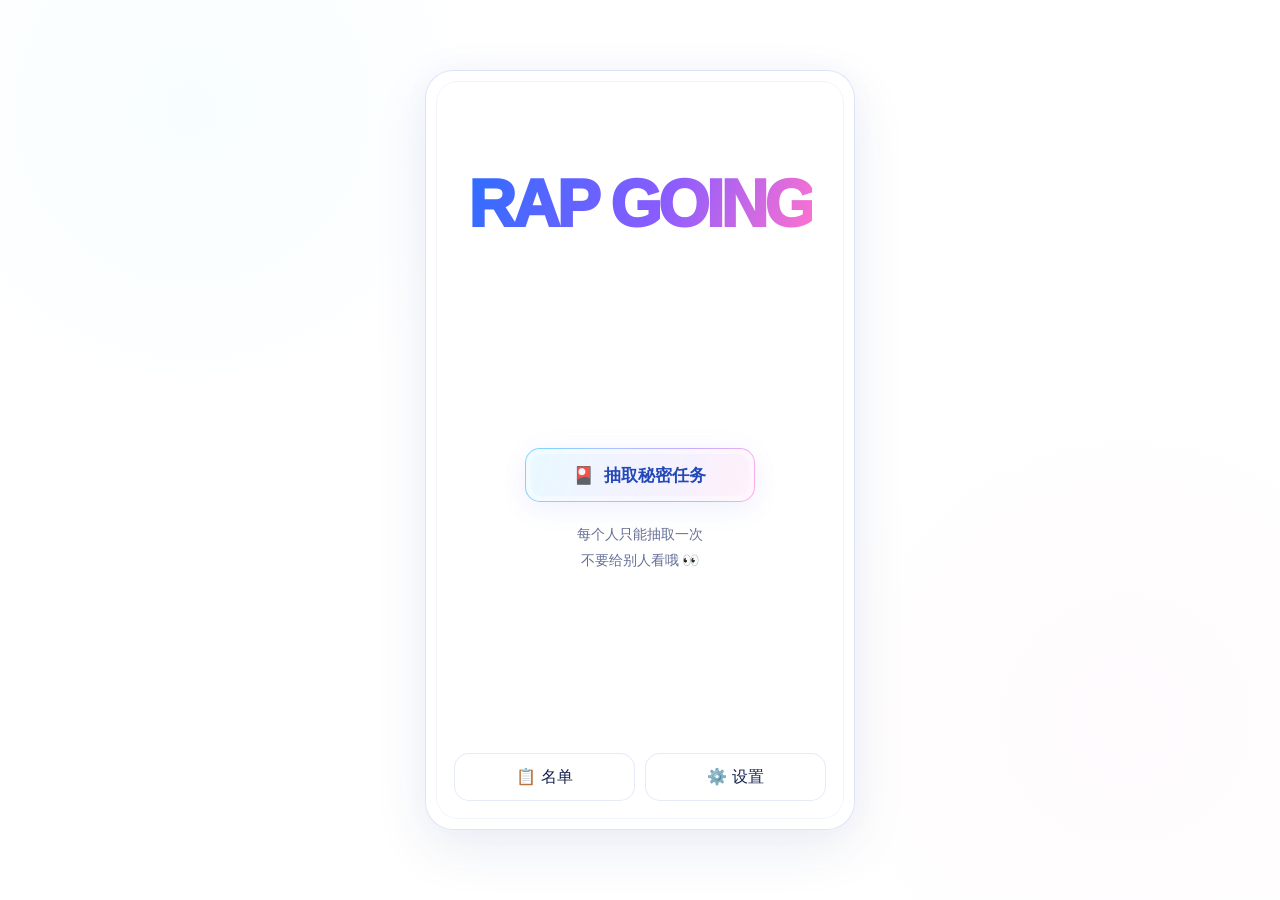
==== index.html @ fe6ab115 "Add secret mission game" ====
<!doctype html>
<html lang="zh-CN">
<head>
  <meta charset="utf-8" />
  <meta name="viewport" content="width=device-width, initial-scale=1, viewport-fit=cover" />
  <meta name="theme-color" content="#ffffff" />
  <title>RAP GOING 秘密任务</title>
  <link rel="stylesheet" href="styles.css" />
</head>
<body>
  <div class="ambient ambient-a"></div>
  <div class="ambient ambient-b"></div>

  <main id="app" class="app-shell">
    <!-- 首页 -->
    <section id="view-home" class="view is-active">
      <div class="phone-panel home-panel">
        <header class="home-header">
          <div class="brand-wrap">
            <img class="brand-logo" src="assets/rap-going-logo.png" alt="RAP GOING"
                 onerror="this.hidden=true;this.nextElementSibling.hidden=false;" />
            <div class="brand-fallback" hidden>RAP GOING</div>
          </div>
        </header>

        <div class="home-main">
          <button id="btn-enter-draw" class="primary-action glow-button" type="button">
            <span aria-hidden="true">🎴</span>
            <span>抽取秘密任务</span>
          </button>
          <p class="helper-text">每个人只能抽取一次<br />不要给别人看哦 👀</p>
        </div>

        <nav class="home-tools" aria-label="管理工具">
          <button class="tool-link" data-nav="list" type="button"><span>📋</span> 名单</button>
          <button class="tool-link" data-nav="settings" type="button"><span>⚙️</span> 设置</button>
        </nav>
      </div>
    </section>

    <!-- 抽签 -->
    <section id="view-draw" class="view">
      <div class="phone-panel draw-panel">
        <button class="icon-button top-left" data-nav="home" type="button" aria-label="返回首页">←</button>
        <div class="draw-heading">任务抽取中</div>

        <div class="card-stack-bg" aria-hidden="true">
          <div></div><div></div><div></div>
        </div>

        <div id="draw-stage-name" class="draw-stage is-active">
          <div class="name-dialog soft-card">
            <button id="btn-close-name" class="dialog-close" type="button" aria-label="关闭">×</button>
            <h2>输入你的名字</h2>
            <input id="name-input" class="text-input" type="text" maxlength="24"
                   placeholder="请输入名字 / 昵称" autocomplete="off" />
            <button id="btn-start-draw" class="glow-button dialog-action" type="button">开始抽任务</button>
            <p id="name-error" class="error-text" role="alert"></p>
          </div>
        </div>

        <div id="draw-stage-preview" class="draw-stage">
          <div class="preview-orb">
            <div id="preview-emoji" class="preview-emoji" aria-live="polite">🥣</div>
          </div>
          <h2 class="preview-question">要这张任务吗？</h2>
          <div class="preview-actions">
            <button id="btn-swap" class="secondary-action" type="button">换一张（3/3）</button>
            <button id="btn-accept" class="glow-button compact" type="button">要这张</button>
          </div>
          <p class="swap-note">最多可换 3 次</p>
        </div>

        <div id="draw-stage-reveal" class="draw-stage">
          <div id="flip-card" class="flip-card is-flipped">
            <div class="flip-card-inner">
              <div class="flip-card-front">
                <span id="reveal-emoji-front" class="reveal-emoji">🥣</span>
              </div>
              <div class="flip-card-back">
                <span id="reveal-emoji" class="reveal-emoji small">🥣</span>
                <h2 id="reveal-title">妈妈</h2>
                <p id="reveal-content"></p>
              </div>
            </div>
          </div>
          <button id="btn-generate-card" class="glow-button wide" type="button">生成任务卡</button>
        </div>
      </div>
    </section>

    <!-- 任务卡 -->
    <section id="view-card" class="view">
      <div class="phone-panel task-card-screen">
        <div id="capture-card" class="capture-card">
          <div class="task-brand-wrap">
            <img class="task-logo" src="assets/rap-going-logo.png" alt="RAP GOING"
                 onerror="this.hidden=true;this.nextElementSibling.hidden=false;" />
            <div class="task-brand-fallback" hidden>RAP GOING</div>
          </div>
          <div class="secret-label">秘密任务</div>
          <div id="card-emoji" class="card-emoji">🥣</div>
          <h1 id="card-title">妈妈</h1>
          <p id="card-content"></p>
          <div class="card-divider"></div>
          <div id="card-name" class="card-name">NAME</div>
        </div>
        <p class="screenshot-tip">📸 截图保存这张任务卡</p>
        <button class="secondary-action full" data-nav="home" type="button">返回首页</button>
      </div>
    </section>

    <!-- 名单 -->
    <section id="view-list" class="view admin-view">
      <div class="admin-panel">
        <header class="admin-header">
          <button class="icon-button" data-nav="home" type="button" aria-label="返回首页">←</button>
          <div>
            <h1>名单</h1>
            <p id="list-summary" class="muted"></p>
          </div>
          <button id="btn-reset-records-shortcut" class="text-button danger-lite" type="button">清空</button>
        </header>

        <div class="segmented" role="tablist" aria-label="名单排序">
          <button id="tab-draw-order" class="segment is-active" type="button" role="tab">抽卡顺序</button>
          <button id="tab-complete-order" class="segment" type="button" role="tab">完成顺序</button>
        </div>

        <div id="list-empty" class="empty-state is-hidden">还没有人抽卡 🎴</div>
        <div id="records-list" class="record-list"></div>
      </div>
    </section>

    <!-- 设置 -->
    <section id="view-settings" class="view admin-view">
      <div class="admin-panel wide-admin">
        <header class="admin-header">
          <button class="icon-button" data-nav="home" type="button" aria-label="返回首页">←</button>
          <div>
            <h1>设置</h1>
            <p class="muted">本机保存，不进行多设备同步</p>
          </div>
        </header>

        <div class="settings-grid">
          <section class="settings-card">
            <div class="settings-card-title-row">
              <h2>任务管理</h2>
              <button id="btn-add-task" class="secondary-action small" type="button">＋ 添加任务</button>
            </div>
            <div id="task-list" class="task-list"></div>
          </section>

          <section class="settings-card data-card">
            <h2>数据</h2>
            <button id="btn-reset-all" class="secondary-action full danger" type="button">重置</button>
          </section>
        </div>
      </div>
    </section>
  </main>

  <!-- 编辑任务弹窗 -->
  <div id="task-modal" class="modal-layer is-hidden" role="dialog" aria-modal="true" aria-labelledby="task-modal-title">
    <div class="modal-card">
      <button id="btn-close-task-modal" class="dialog-close" type="button" aria-label="关闭">×</button>
      <h2 id="task-modal-title">编辑任务</h2>
      <label class="field-label">任务名称</label>
      <input id="task-name-input" class="text-input" type="text" maxlength="30" />
      <label class="field-label">任务内容</label>
      <textarea id="task-content-input" class="text-area" rows="6" maxlength="500"></textarea>
      <label class="field-label">抽取预览图标</label>
      <input id="task-emoji-input" class="text-input emoji-input" type="text" maxlength="8" placeholder="例如：🥣" />
      <button id="btn-save-task" class="glow-button dialog-action" type="button">保存</button>
    </div>
  </div>

  <!-- 确认弹窗 -->
  <div id="confirm-modal" class="modal-layer is-hidden" role="dialog" aria-modal="true">
    <div class="modal-card confirm-card">
      <h2 id="confirm-title">确认操作？</h2>
      <p id="confirm-message" class="muted"></p>
      <div class="confirm-actions">
        <button id="btn-confirm-cancel" class="secondary-action" type="button">取消</button>
        <button id="btn-confirm-ok" class="secondary-action danger" type="button">确认</button>
      </div>
    </div>
  </div>

  <script src="app.js"></script>
</body>
</html>
---- styles.css ----
:root {
  --ink: #17214f;
  --ink-soft: #667096;
  --line: rgba(53, 88, 210, 0.16);
  --cyan: #29c7ff;
  --blue: #2d6dff;
  --violet: #8a5cff;
  --pink: #ff72cf;
  --danger: #e95272;
  --success: #36aa72;
  --surface: rgba(255, 255, 255, 0.92);
  --shadow: 0 18px 55px rgba(37, 58, 126, 0.09);
  --radius-xl: 28px;
}

* { box-sizing: border-box; }
html { min-height: 100%; background: #fff; }
body {
  margin: 0;
  min-height: 100vh;
  color: var(--ink);
  background:
    radial-gradient(circle at 15% 12%, rgba(41,199,255,.035), transparent 24%),
    radial-gradient(circle at 88% 80%, rgba(255,114,207,.028), transparent 25%),
    #fff;
  font-family: Inter, ui-sans-serif, -apple-system, BlinkMacSystemFont, "Segoe UI",
    "PingFang SC", "Hiragino Sans GB", "Microsoft YaHei", Arial, sans-serif;
  -webkit-font-smoothing: antialiased;
}

button, input, textarea { font: inherit; color: inherit; }
button { cursor: pointer; }
button:disabled { cursor: not-allowed; }

.ambient {
  position: fixed; pointer-events: none; z-index: -1; border-radius: 999px;
  filter: blur(80px); opacity: .13;
}
.ambient-a { width: 280px; height: 280px; left: -140px; top: 18%; background: rgba(41,199,255,.24); }
.ambient-b { width: 320px; height: 320px; right: -160px; bottom: 4%; background: rgba(255,114,207,.18); }

.app-shell { min-height: 100vh; }
.view { display: none; min-height: 100vh; padding: 20px; }
.view.is-active { display: flex; align-items: center; justify-content: center; }

.phone-panel {
  position: relative;
  width: min(100%, 430px);
  min-height: min(760px, calc(100vh - 40px));
  border: 1px solid var(--line);
  border-radius: var(--radius-xl);
  background: rgba(255,255,255,.95);
  box-shadow: var(--shadow), 0 0 24px rgba(80,120,255,.04);
  overflow: hidden;
}
.phone-panel::before {
  content: "";
  position: absolute; inset: 10px; pointer-events: none;
  border-radius: 22px; border: 1px solid rgba(63,95,224,.07);
}

.home-panel { display: flex; flex-direction: column; padding: 44px 28px 28px; }
.home-header { display: flex; justify-content: center; padding-top: 24px; }
.brand-wrap { min-height: 130px; display: flex; align-items: center; justify-content: center; width: 100%; }
.brand-logo { width: min(320px, 88%); max-height: 180px; object-fit: contain; filter: none; }
.brand-fallback, .task-brand-fallback {
  font-weight: 950; letter-spacing: -.055em;
  background: linear-gradient(110deg, #2d6dff, #8a5cff 56%, #ff72cf);
  -webkit-background-clip: text; background-clip: text; color: transparent;
}
.brand-fallback { font-size: clamp(42px, 12vw, 66px); }
.task-brand-fallback { font-size: 28px; }

.home-main {
  flex: 1; display: flex; flex-direction: column; align-items: center;
  justify-content: center; gap: 20px;
}
.helper-text { margin: 0; color: var(--ink-soft); text-align: center; line-height: 1.85; font-size: 14px; }
.home-tools { display: grid; grid-template-columns: 1fr 1fr; gap: 10px; z-index: 1; }

.tool-link {
  min-height: 48px; border: 1px solid rgba(66,94,200,.13);
  background: rgba(255,255,255,.68); border-radius: 15px;
  transition: transform .18s ease, border-color .18s ease, box-shadow .18s ease;
}
.tool-link:hover { transform: translateY(-1px); border-color: rgba(66,94,200,.26); box-shadow: 0 8px 20px rgba(60,72,140,.06); }

.glow-button, .secondary-action, .text-button, .icon-button, .segment {
  appearance: none; outline: none;
}
.glow-button {
  position: relative; min-height: 54px; padding: 0 24px; border-radius: 15px;
  border: 1px solid transparent;
  background:
    linear-gradient(rgba(255,255,255,.90), rgba(255,255,255,.90)) padding-box,
    linear-gradient(110deg, rgba(41,199,255,.66), rgba(45,109,255,.42), rgba(138,92,255,.50), rgba(255,114,207,.58)) border-box;
  color: #2348b8; font-weight: 750; letter-spacing: .01em;
  box-shadow: 0 8px 28px rgba(45,109,255,.07), 0 0 28px rgba(255,114,207,.045);
  transition: transform .16s ease, box-shadow .16s ease;
}
.glow-button::after {
  content: ""; position: absolute; inset: 5px; border-radius: 11px; pointer-events: none;
  background: linear-gradient(110deg, rgba(41,199,255,.045), rgba(138,92,255,.038), rgba(255,114,207,.045));
}
.glow-button > * { position: relative; z-index: 1; }
.glow-button:hover { transform: translateY(-1px); box-shadow: 0 10px 34px rgba(45,109,255,.11), 0 0 30px rgba(255,114,207,.06); }
.glow-button:active { transform: scale(.99); }
.primary-action { min-width: 230px; font-size: 17px; display: inline-flex; align-items: center; justify-content: center; gap: 9px; }
.compact { min-height: 48px; }
.wide { width: 100%; max-width: 330px; }
.dialog-action { width: 100%; margin-top: 14px; }

.secondary-action {
  min-height: 46px; padding: 0 18px; border-radius: 13px;
  border: 1px solid rgba(62,93,215,.17);
  background: rgba(255,255,255,.72);
  color: #2b4bb3; font-weight: 650;
  box-shadow: 0 6px 18px rgba(45,70,150,.045);
  transition: all .16s ease;
}
.secondary-action:hover { border-color: rgba(62,93,215,.29); background: rgba(250,252,255,.96); transform: translateY(-1px); }
.secondary-action:disabled { opacity: .42; transform: none; }
.secondary-action.full { width: 100%; }
.secondary-action.small { min-height: 38px; padding: 0 14px; font-size: 13px; }
.secondary-action.danger { color: #c83f5c; border-color: rgba(255,94,122,.20); }

.icon-button {
  width: 40px; height: 40px; border-radius: 12px;
  background: rgba(255,255,255,.78); border: 1px solid rgba(56,87,199,.12);
  display: inline-grid; place-items: center; font-size: 20px;
}
.top-left { position: absolute; left: 22px; top: 22px; z-index: 4; }
.text-button { border: 0; background: transparent; color: var(--ink-soft); padding: 8px; }
.danger-lite { color: #d14b68; }

/* 抽任务 */
.draw-panel { padding: 26px; display: flex; flex-direction: column; justify-content: center; align-items: center; }
.draw-heading {
  position: absolute; top: 31px; left: 0; right: 0;
  text-align: center; font-size: 13px; letter-spacing: .12em; color: #7680a8;
}
.card-stack-bg { position: absolute; inset: 0; pointer-events: none; opacity: .42; }
.card-stack-bg div {
  position: absolute; width: 190px; height: 260px; left: 50%; top: 52%;
  border: 1px solid rgba(68,100,224,.08); border-radius: 24px;
  background: linear-gradient(150deg, rgba(41,199,255,.016), rgba(255,114,207,.018));
}
.card-stack-bg div:nth-child(1){ transform: translate(-50%,-50%) rotate(-8deg); }
.card-stack-bg div:nth-child(2){ transform: translate(-50%,-50%) rotate(-3deg); }
.card-stack-bg div:nth-child(3){ transform: translate(-50%,-50%) rotate(3deg); }

.draw-stage { display: none; position: relative; z-index: 2; width: 100%; }
.draw-stage.is-active { display: flex; flex-direction: column; align-items: center; }
.name-dialog {
  width: min(100%, 340px); padding: 28px 22px 22px; margin-top: 42px; text-align: center;
}
.soft-card, .modal-card {
  position: relative; border-radius: 20px;
  border: 1px solid rgba(65,95,214,.16);
  background: rgba(255,255,255,.89);
  backdrop-filter: blur(12px);
  box-shadow: 0 18px 55px rgba(37,58,126,.08), 0 0 30px rgba(138,92,255,.045);
}
.soft-card h2, .modal-card h2 { margin: 0 0 18px; font-size: 19px; }
.dialog-close { position: absolute; right: 12px; top: 10px; border: 0; background: transparent; color: #69739a; font-size: 22px; }

.text-input, .text-area {
  width: 100%; border: 1px solid rgba(59,89,205,.16); border-radius: 13px;
  background: rgba(255,255,255,.94); padding: 13px 14px; outline: none;
  transition: border-color .16s ease, box-shadow .16s ease;
}
.text-input:focus, .text-area:focus { border-color: rgba(45,109,255,.38); box-shadow: 0 0 0 4px rgba(45,109,255,.055); }
.error-text { min-height: 18px; margin: 10px 0 0; color: #d34c69; font-size: 12px; }

.preview-orb {
  width: 178px; height: 178px; border-radius: 50%; display: grid; place-items: center;
  margin-top: 20px; background: rgba(255,255,255,.78);
  border: 1px solid rgba(45,109,255,.13);
  box-shadow: 0 0 0 9px rgba(41,199,255,.025), 0 0 34px rgba(138,92,255,.07);
}
.preview-emoji { font-size: 86px; line-height: 1; animation: floatEmoji 2.2s ease-in-out infinite; }
.emoji-pop { animation: emojiPop .30s ease, floatEmoji 2.2s ease-in-out .30s infinite; }
@keyframes floatEmoji { 50% { transform: translateY(-6px) scale(1.02); } }
@keyframes emojiPop { 0% { transform: scale(.80); opacity: .2; } 100% { transform: scale(1); opacity: 1; } }

.preview-question { margin: 42px 0 22px; font-size: 21px; }
.preview-actions { display: flex; gap: 12px; align-items: center; justify-content: center; flex-wrap: wrap; }
.swap-note { margin: 18px 0 0; color: #7b84a8; font-size: 12px; }

.flip-card { width: min(100%, 330px); height: 430px; perspective: 1200px; margin: 20px 0 24px; }
.flip-card-inner { position: relative; width: 100%; height: 100%; transform-style: preserve-3d; transition: transform .65s cubic-bezier(.2,.72,.15,1); }
.flip-card.is-flipped .flip-card-inner { transform: rotateY(180deg); }
.flip-card-front, .flip-card-back {
  position: absolute; inset: 0; backface-visibility: hidden; border-radius: 25px;
  border: 1px solid rgba(55,88,212,.18); background: rgba(255,255,255,.94);
  box-shadow: 0 16px 44px rgba(48,67,142,.07), 0 0 30px rgba(138,92,255,.045);
  display: flex; flex-direction: column; align-items: center; justify-content: center; padding: 28px;
}
.flip-card-front::before, .flip-card-back::before, .capture-card::before {
  content: ""; position: absolute; inset: 8px; border-radius: 19px; pointer-events: none;
  border: 1px solid rgba(45,109,255,.07);
}
.flip-card-back { transform: rotateY(180deg); }
.reveal-emoji { font-size: 84px; line-height: 1; }
.reveal-emoji.small { font-size: 58px; margin-bottom: 22px; }
.flip-card-back h2 { margin: 0 0 18px; font-size: 28px; color: #474bb4; }
.flip-card-back p { margin: 0; font-size: 15px; line-height: 1.85; color: #29335e; text-align: center; white-space: pre-wrap; }

/* 任务卡 */
.task-card-screen { padding: 24px; display: flex; flex-direction: column; align-items: center; justify-content: center; gap: 15px; }
.capture-card {
  position: relative; width: min(100%, 350px); min-height: 540px;
  border: 1px solid rgba(52,86,214,.18); border-radius: 28px; background: #fff;
  box-shadow: 0 16px 44px rgba(48,67,142,.07), 0 0 32px rgba(255,114,207,.045);
  padding: 34px 34px; display: flex; flex-direction: column; align-items: center; overflow: hidden;
}
.task-brand-wrap { min-height: 66px; width: 100%; display: flex; align-items: center; justify-content: center; }
.task-logo { width: 180px; max-height: 90px; object-fit: contain; margin-bottom: 6px; filter:none; }
.secret-label { font-size: 13px; letter-spacing: .16em; color: #4b5789; margin: 4px 0 24px; }
.card-emoji { font-size: 52px; margin-bottom: 14px; }
.capture-card h1 { margin: 0 0 24px; font-size: 36px; color: #4d4bc3; }
.capture-card p { margin: 0; width: 100%; font-size: 16px; line-height: 1.9; white-space: pre-wrap; color: #26315d; }
.card-divider { width: 100%; height: 1px; background: rgba(60,90,200,.11); margin: auto 0 24px; }
.card-name { font-size: 25px; font-weight: 800; color: #2355c9; }
.screenshot-tip { margin: 0; color: #717aa0; font-size: 13px; }

/* 后台 */
.admin-view { align-items: flex-start !important; padding-top: 34px; padding-bottom: 34px; }
.admin-panel {
  position: relative; width: min(100%, 900px);
  border: 1px solid var(--line); border-radius: 26px; background: rgba(255,255,255,.96);
  box-shadow: var(--shadow); padding: 24px;
}
.wide-admin { width: min(100%, 1060px); }
.admin-header {
  position: relative; z-index:1; display: grid; grid-template-columns: 44px 1fr auto;
  gap: 14px; align-items: center; margin-bottom: 20px;
}
.admin-header h1 { margin: 0; font-size: 24px; }
.muted { margin: 4px 0 0; color: #7a83a8; font-size: 13px; line-height: 1.7; }

.segmented {
  display: grid; grid-template-columns: 1fr 1fr; gap: 6px; padding: 5px;
  border: 1px solid rgba(60,90,205,.10); border-radius: 14px;
  background: rgba(248,250,255,.72); margin-bottom: 18px;
}
.segment { min-height: 42px; border: 0; border-radius: 10px; background: transparent; color: #667096; font-weight: 650; }
.segment.is-active {
  background: rgba(255,255,255,.92); color: #234cb8;
  border: 1px solid rgba(55,88,211,.13); box-shadow: 0 4px 18px rgba(50,70,145,.05);
}

.record-list { display: grid; gap: 10px; }
.record-row {
  display: grid; grid-template-columns: 70px minmax(80px,1fr) minmax(120px,1.4fr) minmax(96px,auto);
  gap: 12px; align-items: center; min-height: 58px;
  border: 1px solid rgba(55,86,201,.10); border-radius: 14px;
  background: rgba(255,255,255,.78); padding: 10px 12px;
}
.record-row.head { min-height: 36px; border: 0; background: transparent; color: #8a91ad; font-size: 12px; }
.record-order { font-weight: 750; color: #526098; }
.medal { margin-right: 5px; }
.record-name { font-weight: 750; }
.record-task { color: #626c95; }
.status-btn {
  justify-self: end; min-height: 34px; border-radius: 999px; padding: 0 12px;
  border: 1px solid rgba(60,90,205,.15); background: rgba(255,255,255,.80); color: #586795;
}
.status-btn.is-complete { color: #25865d; border-color: rgba(54,170,114,.20); background: rgba(54,170,114,.055); }
.empty-state { text-align: center; color: #9299b3; padding: 50px 10px; }
.is-hidden { display: none !important; }

.settings-grid { display: grid; grid-template-columns: minmax(0, 1.75fr) minmax(220px,.75fr); gap: 16px; }
.settings-card {
  border: 1px solid rgba(55,86,201,.11); border-radius: 18px;
  background: rgba(255,255,255,.72); padding: 18px;
}
.settings-card h2 { margin: 0; font-size: 17px; }
.settings-card-title-row { display: flex; gap: 12px; align-items: center; justify-content: space-between; margin-bottom: 16px; }
.data-card { align-self: start; display: grid; gap: 14px; }

.task-list { display: grid; gap: 9px; }
.task-row {
  display: grid; grid-template-columns: 34px 120px minmax(180px,1fr) 46px 66px;
  gap: 10px; align-items: center; min-height: 54px;
  border-top: 1px solid rgba(53,84,190,.075); padding-top: 9px;
}
.task-row:first-child { border-top: 0; padding-top: 0; }
.task-index { color: #9299b3; font-size: 12px; }
.task-name { font-weight: 750; }
.task-content-preview {
  min-width: 0; color: #6b759b; font-size: 13px; white-space: nowrap; overflow: hidden; text-overflow: ellipsis;
}
.toggle {
  position: relative; width: 42px; height: 24px; border: 1px solid rgba(63,88,190,.15);
  border-radius: 999px; background: rgba(120,130,170,.12);
}
.toggle::after {
  content: ""; position: absolute; width: 18px; height: 18px; left: 2px; top: 2px;
  border-radius: 50%; background: #fff; box-shadow: 0 2px 7px rgba(40,50,100,.16); transition: left .16s ease;
}
.toggle.is-on { background: rgba(45,109,255,.16); border-color: rgba(45,109,255,.22); }
.toggle.is-on::after { left: 20px; }
.row-actions { display: flex; justify-content: flex-end; gap: 6px; }
.mini-btn {
  width: 28px; height: 28px; border-radius: 9px; border: 1px solid rgba(60,90,205,.12);
  background: rgba(255,255,255,.78); color: #66709a;
}
.mini-btn.delete { color: #d55770; }

.modal-layer {
  position: fixed; inset: 0; z-index: 20; display: grid; place-items: center;
  padding: 20px; background: rgba(25,32,60,.16); backdrop-filter: blur(8px);
}
.modal-card { width: min(100%, 420px); padding: 26px 22px 22px; }
.field-label { display: block; margin: 14px 0 7px; color: #667096; font-size: 12px; font-weight: 700; }
.text-area { resize: vertical; min-height: 120px; }
.emoji-input { font-size: 20px; }
.confirm-card { text-align: center; }
.confirm-card .muted { margin: 0; }
.confirm-actions { display: grid; grid-template-columns: 1fr 1fr; gap: 10px; margin-top: 20px; }

@media (max-width: 720px) {
  .view { padding: 0; }
  .phone-panel {
    width: 100%; min-height: 100dvh; border-radius: 0; border-left: 0; border-right: 0;
    box-shadow: none;
  }
  .admin-view { padding: 0 !important; }
  .admin-panel { width: 100%; min-height: 100dvh; border-radius: 0; border: 0; padding: 18px 14px; box-shadow: none; }
  .settings-grid { grid-template-columns: 1fr; }
  .record-row { grid-template-columns: 48px minmax(65px,.8fr) minmax(92px,1.1fr) auto; gap: 7px; font-size: 12px; padding: 9px 8px; }
  .status-btn { font-size: 11px; padding: 0 8px; }
  .task-row { grid-template-columns: 26px 82px minmax(90px,1fr) 42px 62px; gap: 6px; }
  .task-name, .task-content-preview { font-size: 12px; }
}

@media (max-width: 390px) {
  .home-panel { padding-left: 22px; padding-right: 22px; }
  .preview-actions { flex-direction: column-reverse; width: 100%; }
  .preview-actions > button { width: min(100%, 260px); }
  .capture-card { min-height: 510px; padding: 32px 26px; }
  .task-row { grid-template-columns: 24px 72px minmax(80px,1fr) 40px 58px; }
}
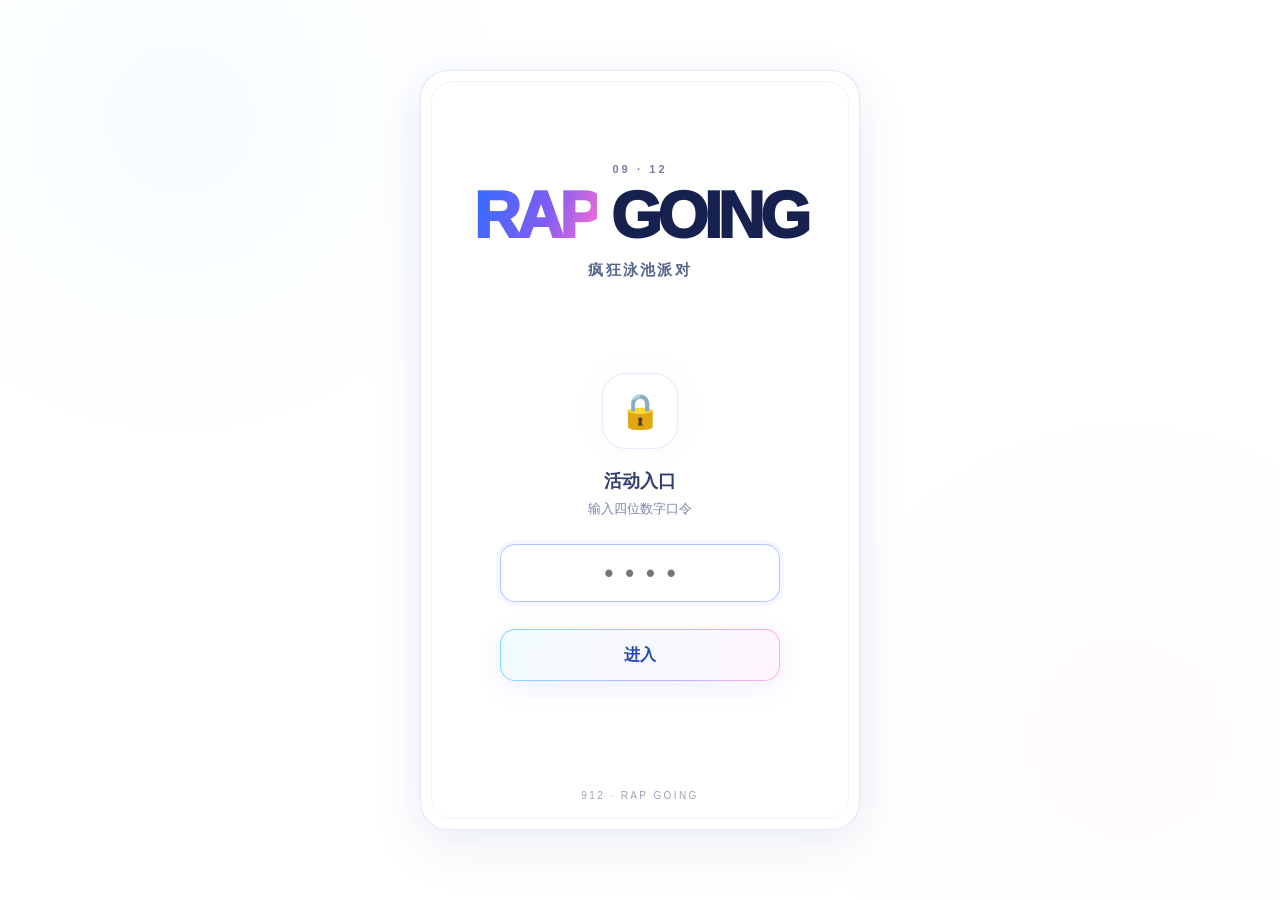
==== commit 08010abe: "V2" ====
--- a/index.html
+++ b/index.html
@@ -4,189 +4,89 @@
   <meta charset="utf-8" />
   <meta name="viewport" content="width=device-width, initial-scale=1, viewport-fit=cover" />
   <meta name="theme-color" content="#ffffff" />
-  <title>RAP GOING 秘密任务</title>
+  <title>912 RAP GOING · 疯狂泳池派对</title>
   <link rel="stylesheet" href="styles.css" />
 </head>
 <body>
   <div class="ambient ambient-a"></div>
   <div class="ambient ambient-b"></div>
 
-  <main id="app" class="app-shell">
-    <!-- 首页 -->
-    <section id="view-home" class="view is-active">
-      <div class="phone-panel home-panel">
-        <header class="home-header">
-          <div class="brand-wrap">
-            <img class="brand-logo" src="assets/rap-going-logo.png" alt="RAP GOING"
-                 onerror="this.hidden=true;this.nextElementSibling.hidden=false;" />
-            <div class="brand-fallback" hidden>RAP GOING</div>
-          </div>
-        </header>
+  <main class="page-shell">
+    <!-- 总入口密码 -->
+    <section id="gate-panel" class="hub-panel gate-panel" aria-labelledby="gate-title">
+      <header class="hub-header">
+        <div class="eyebrow">09 · 12</div>
+        <h1 id="gate-title"><span>RAP</span> GOING</h1>
+        <p>疯狂泳池派对</p>
+      </header>
 
-        <div class="home-main">
-          <button id="btn-enter-draw" class="primary-action glow-button" type="button">
-            <span aria-hidden="true">🎴</span>
-            <span>抽取秘密任务</span>
-          </button>
-          <p class="helper-text">每个人只能抽取一次<br />不要给别人看哦 👀</p>
+      <div class="gate-content">
+        <div class="lock-icon" aria-hidden="true">🔒</div>
+        <div class="gate-copy">
+          <strong>活动入口</strong>
+          <span>输入四位数字口令</span>
         </div>
 
-        <nav class="home-tools" aria-label="管理工具">
-          <button class="tool-link" data-nav="list" type="button"><span>📋</span> 名单</button>
-          <button class="tool-link" data-nav="settings" type="button"><span>⚙️</span> 设置</button>
-        </nav>
+        <form id="gate-form" class="gate-form">
+          <input
+            id="gate-input"
+            class="pin-input"
+            type="password"
+            inputmode="numeric"
+            pattern="[0-9]*"
+            maxlength="4"
+            autocomplete="off"
+            aria-label="四位数字口令"
+            placeholder="••••"
+          />
+          <div id="gate-error" class="error-text" role="alert"></div>
+          <button class="glow-button" type="submit">进入</button>
+        </form>
       </div>
+
+      <footer class="hub-footer">912 · RAP GOING</footer>
     </section>
 
-    <!-- 抽签 -->
-    <section id="view-draw" class="view">
-      <div class="phone-panel draw-panel">
-        <button class="icon-button top-left" data-nav="home" type="button" aria-label="返回首页">←</button>
-        <div class="draw-heading">任务抽取中</div>
+    <!-- 游戏总入口 -->
+    <section id="hub-panel" class="hub-panel is-hidden" aria-labelledby="page-title">
+      <header class="hub-header">
+        <div class="eyebrow">09 · 12</div>
+        <h1 id="page-title"><span>RAP</span> GOING</h1>
+        <p>疯狂泳池派对</p>
+      </header>
 
-        <div class="card-stack-bg" aria-hidden="true">
-          <div></div><div></div><div></div>
-        </div>
+      <div class="game-list" aria-label="活动入口">
+        <a class="game-card" href="secret-task/">
+          <div class="game-icon" aria-hidden="true">🕵️</div>
+          <div class="game-copy">
+            <strong>秘密任务</strong>
+            <span>SECRET MISSION</span>
+          </div>
+          <div class="game-arrow" aria-hidden="true">→</div>
+        </a>
 
-        <div id="draw-stage-name" class="draw-stage is-active">
-          <div class="name-dialog soft-card">
-            <button id="btn-close-name" class="dialog-close" type="button" aria-label="关闭">×</button>
-            <h2>输入你的名字</h2>
-            <input id="name-input" class="text-input" type="text" maxlength="24"
-                   placeholder="请输入名字 / 昵称" autocomplete="off" />
-            <button id="btn-start-draw" class="glow-button dialog-action" type="button">开始抽任务</button>
-            <p id="name-error" class="error-text" role="alert"></p>
+        <a class="game-card" href="childhood/">
+          <div class="game-icon" aria-hidden="true">📷</div>
+          <div class="game-copy">
+            <strong>童年回忆</strong>
+            <span>CHILDHOOD MEMORY</span>
           </div>
-        </div>
+          <div class="game-arrow" aria-hidden="true">→</div>
+        </a>
 
-        <div id="draw-stage-preview" class="draw-stage">
-          <div class="preview-orb">
-            <div id="preview-emoji" class="preview-emoji" aria-live="polite">🥣</div>
+        <a class="game-card" href="invitation/">
+          <div class="game-icon" aria-hidden="true">💌</div>
+          <div class="game-copy">
+            <strong>邀请函</strong>
+            <span>INVITATION</span>
           </div>
-          <h2 class="preview-question">要这张任务吗？</h2>
-          <div class="preview-actions">
-            <button id="btn-swap" class="secondary-action" type="button">换一张（3/3）</button>
-            <button id="btn-accept" class="glow-button compact" type="button">要这张</button>
-          </div>
-          <p class="swap-note">最多可换 3 次</p>
-        </div>
+          <div class="game-arrow" aria-hidden="true">→</div>
+        </a>
+      </div>
 
-        <div id="draw-stage-reveal" class="draw-stage">
-          <div id="flip-card" class="flip-card is-flipped">
-            <div class="flip-card-inner">
-              <div class="flip-card-front">
-                <span id="reveal-emoji-front" class="reveal-emoji">🥣</span>
-              </div>
-              <div class="flip-card-back">
-                <span id="reveal-emoji" class="reveal-emoji small">🥣</span>
-                <h2 id="reveal-title">妈妈</h2>
-                <p id="reveal-content"></p>
-              </div>
-            </div>
-          </div>
-          <button id="btn-generate-card" class="glow-button wide" type="button">生成任务卡</button>
-        </div>
-      </div>
-    </section>
-
-    <!-- 任务卡 -->
-    <section id="view-card" class="view">
-      <div class="phone-panel task-card-screen">
-        <div id="capture-card" class="capture-card">
-          <div class="task-brand-wrap">
-            <img class="task-logo" src="assets/rap-going-logo.png" alt="RAP GOING"
-                 onerror="this.hidden=true;this.nextElementSibling.hidden=false;" />
-            <div class="task-brand-fallback" hidden>RAP GOING</div>
-          </div>
-          <div class="secret-label">秘密任务</div>
-          <div id="card-emoji" class="card-emoji">🥣</div>
-          <h1 id="card-title">妈妈</h1>
-          <p id="card-content"></p>
-          <div class="card-divider"></div>
-          <div id="card-name" class="card-name">NAME</div>
-        </div>
-        <p class="screenshot-tip">📸 截图保存这张任务卡</p>
-        <button class="secondary-action full" data-nav="home" type="button">返回首页</button>
-      </div>
-    </section>
-
-    <!-- 名单 -->
-    <section id="view-list" class="view admin-view">
-      <div class="admin-panel">
-        <header class="admin-header">
-          <button class="icon-button" data-nav="home" type="button" aria-label="返回首页">←</button>
-          <div>
-            <h1>名单</h1>
-            <p id="list-summary" class="muted"></p>
-          </div>
-          <button id="btn-reset-records-shortcut" class="text-button danger-lite" type="button">清空</button>
-        </header>
-
-        <div class="segmented" role="tablist" aria-label="名单排序">
-          <button id="tab-draw-order" class="segment is-active" type="button" role="tab">抽卡顺序</button>
-          <button id="tab-complete-order" class="segment" type="button" role="tab">完成顺序</button>
-        </div>
-
-        <div id="list-empty" class="empty-state is-hidden">还没有人抽卡 🎴</div>
-        <div id="records-list" class="record-list"></div>
-      </div>
-    </section>
-
-    <!-- 设置 -->
-    <section id="view-settings" class="view admin-view">
-      <div class="admin-panel wide-admin">
-        <header class="admin-header">
-          <button class="icon-button" data-nav="home" type="button" aria-label="返回首页">←</button>
-          <div>
-            <h1>设置</h1>
-            <p class="muted">本机保存，不进行多设备同步</p>
-          </div>
-        </header>
-
-        <div class="settings-grid">
-          <section class="settings-card">
-            <div class="settings-card-title-row">
-              <h2>任务管理</h2>
-              <button id="btn-add-task" class="secondary-action small" type="button">＋ 添加任务</button>
-            </div>
-            <div id="task-list" class="task-list"></div>
-          </section>
-
-          <section class="settings-card data-card">
-            <h2>数据</h2>
-            <button id="btn-reset-all" class="secondary-action full danger" type="button">重置</button>
-          </section>
-        </div>
-      </div>
+      <footer class="hub-footer">912 · RAP GOING</footer>
     </section>
   </main>
-
-  <!-- 编辑任务弹窗 -->
-  <div id="task-modal" class="modal-layer is-hidden" role="dialog" aria-modal="true" aria-labelledby="task-modal-title">
-    <div class="modal-card">
-      <button id="btn-close-task-modal" class="dialog-close" type="button" aria-label="关闭">×</button>
-      <h2 id="task-modal-title">编辑任务</h2>
-      <label class="field-label">任务名称</label>
-      <input id="task-name-input" class="text-input" type="text" maxlength="30" />
-      <label class="field-label">任务内容</label>
-      <textarea id="task-content-input" class="text-area" rows="6" maxlength="500"></textarea>
-      <label class="field-label">抽取预览图标</label>
-      <input id="task-emoji-input" class="text-input emoji-input" type="text" maxlength="8" placeholder="例如：🥣" />
-      <button id="btn-save-task" class="glow-button dialog-action" type="button">保存</button>
-    </div>
-  </div>
-
-  <!-- 确认弹窗 -->
-  <div id="confirm-modal" class="modal-layer is-hidden" role="dialog" aria-modal="true">
-    <div class="modal-card confirm-card">
-      <h2 id="confirm-title">确认操作？</h2>
-      <p id="confirm-message" class="muted"></p>
-      <div class="confirm-actions">
-        <button id="btn-confirm-cancel" class="secondary-action" type="button">取消</button>
-        <button id="btn-confirm-ok" class="secondary-action danger" type="button">确认</button>
-      </div>
-    </div>
-  </div>
 
   <script src="app.js"></script>
 </body>
--- a/styles.css
+++ b/styles.css
@@ -1,344 +1,327 @@
 :root {
   --ink: #17214f;
   --ink-soft: #667096;
-  --line: rgba(53, 88, 210, 0.16);
+  --line: rgba(53, 88, 210, 0.15);
   --cyan: #29c7ff;
   --blue: #2d6dff;
   --violet: #8a5cff;
   --pink: #ff72cf;
-  --danger: #e95272;
-  --success: #36aa72;
-  --surface: rgba(255, 255, 255, 0.92);
-  --shadow: 0 18px 55px rgba(37, 58, 126, 0.09);
-  --radius-xl: 28px;
 }
 
 * { box-sizing: border-box; }
-html { min-height: 100%; background: #fff; }
+
+html, body {
+  min-height: 100%;
+  background: #fff;
+}
+
 body {
   margin: 0;
   min-height: 100vh;
   color: var(--ink);
   background:
-    radial-gradient(circle at 15% 12%, rgba(41,199,255,.035), transparent 24%),
-    radial-gradient(circle at 88% 80%, rgba(255,114,207,.028), transparent 25%),
+    radial-gradient(circle at 14% 13%, rgba(41,199,255,.035), transparent 26%),
+    radial-gradient(circle at 88% 82%, rgba(255,114,207,.03), transparent 25%),
     #fff;
   font-family: Inter, ui-sans-serif, -apple-system, BlinkMacSystemFont, "Segoe UI",
     "PingFang SC", "Hiragino Sans GB", "Microsoft YaHei", Arial, sans-serif;
   -webkit-font-smoothing: antialiased;
 }
 
-button, input, textarea { font: inherit; color: inherit; }
-button { cursor: pointer; }
-button:disabled { cursor: not-allowed; }
+button, input { font: inherit; color: inherit; }
 
 .ambient {
-  position: fixed; pointer-events: none; z-index: -1; border-radius: 999px;
-  filter: blur(80px); opacity: .13;
-}
-.ambient-a { width: 280px; height: 280px; left: -140px; top: 18%; background: rgba(41,199,255,.24); }
-.ambient-b { width: 320px; height: 320px; right: -160px; bottom: 4%; background: rgba(255,114,207,.18); }
-
-.app-shell { min-height: 100vh; }
-.view { display: none; min-height: 100vh; padding: 20px; }
-.view.is-active { display: flex; align-items: center; justify-content: center; }
-
-.phone-panel {
-  position: relative;
-  width: min(100%, 430px);
-  min-height: min(760px, calc(100vh - 40px));
+  position: fixed;
+  z-index: -1;
+  pointer-events: none;
+  border-radius: 999px;
+  filter: blur(82px);
+  opacity: .12;
+}
+.ambient-a {
+  width: 300px; height: 300px;
+  left: -145px; top: 10%;
+  background: rgba(41,199,255,.26);
+}
+.ambient-b {
+  width: 340px; height: 340px;
+  right: -170px; bottom: 3%;
+  background: rgba(255,114,207,.20);
+}
+
+.page-shell {
+  min-height: 100dvh;
+  display: grid;
+  place-items: center;
+  padding: 20px;
+}
+
+.hub-panel {
+  position: relative;
+  width: min(100%, 440px);
+  min-height: min(760px, calc(100dvh - 40px));
+  display: flex;
+  flex-direction: column;
+  padding: 48px 28px 28px;
+  overflow: hidden;
   border: 1px solid var(--line);
-  border-radius: var(--radius-xl);
+  border-radius: 28px;
   background: rgba(255,255,255,.95);
-  box-shadow: var(--shadow), 0 0 24px rgba(80,120,255,.04);
-  overflow: hidden;
-}
-.phone-panel::before {
+  box-shadow:
+    0 18px 55px rgba(37,58,126,.08),
+    0 0 28px rgba(80,120,255,.035);
+}
+
+.hub-panel::before {
   content: "";
-  position: absolute; inset: 10px; pointer-events: none;
-  border-radius: 22px; border: 1px solid rgba(63,95,224,.07);
-}
-
-.home-panel { display: flex; flex-direction: column; padding: 44px 28px 28px; }
-.home-header { display: flex; justify-content: center; padding-top: 24px; }
-.brand-wrap { min-height: 130px; display: flex; align-items: center; justify-content: center; width: 100%; }
-.brand-logo { width: min(320px, 88%); max-height: 180px; object-fit: contain; filter: none; }
-.brand-fallback, .task-brand-fallback {
-  font-weight: 950; letter-spacing: -.055em;
-  background: linear-gradient(110deg, #2d6dff, #8a5cff 56%, #ff72cf);
-  -webkit-background-clip: text; background-clip: text; color: transparent;
-}
-.brand-fallback { font-size: clamp(42px, 12vw, 66px); }
-.task-brand-fallback { font-size: 28px; }
-
-.home-main {
-  flex: 1; display: flex; flex-direction: column; align-items: center;
-  justify-content: center; gap: 20px;
-}
-.helper-text { margin: 0; color: var(--ink-soft); text-align: center; line-height: 1.85; font-size: 14px; }
-.home-tools { display: grid; grid-template-columns: 1fr 1fr; gap: 10px; z-index: 1; }
-
-.tool-link {
-  min-height: 48px; border: 1px solid rgba(66,94,200,.13);
-  background: rgba(255,255,255,.68); border-radius: 15px;
-  transition: transform .18s ease, border-color .18s ease, box-shadow .18s ease;
-}
-.tool-link:hover { transform: translateY(-1px); border-color: rgba(66,94,200,.26); box-shadow: 0 8px 20px rgba(60,72,140,.06); }
-
-.glow-button, .secondary-action, .text-button, .icon-button, .segment {
-  appearance: none; outline: none;
-}
+  position: absolute;
+  inset: 10px;
+  pointer-events: none;
+  border: 1px solid rgba(63,95,224,.07);
+  border-radius: 22px;
+}
+
+.hub-header {
+  position: relative;
+  z-index: 1;
+  text-align: center;
+  padding-top: 44px;
+}
+
+.eyebrow {
+  margin-bottom: 10px;
+  color: #737da6;
+  font-size: 11px;
+  font-weight: 750;
+  letter-spacing: .28em;
+}
+
+.hub-header h1 {
+  margin: 0;
+  font-size: clamp(45px, 12vw, 65px);
+  font-weight: 950;
+  letter-spacing: -.065em;
+  line-height: .95;
+}
+
+.hub-header h1 span {
+  background: linear-gradient(110deg, #2d6dff, #835cf3 58%, #ff72cf);
+  -webkit-background-clip: text;
+  background-clip: text;
+  color: transparent;
+}
+
+.hub-header p {
+  margin: 14px 0 0;
+  color: #59658d;
+  font-size: 15px;
+  font-weight: 650;
+  letter-spacing: .15em;
+}
+
+.game-list {
+  position: relative;
+  z-index: 1;
+  flex: 1;
+  display: flex;
+  flex-direction: column;
+  justify-content: center;
+  gap: 12px;
+  padding: 46px 0;
+}
+
+.game-card {
+  width: 100%;
+  min-height: 88px;
+  display: grid;
+  grid-template-columns: 58px 1fr 32px;
+  gap: 14px;
+  align-items: center;
+  padding: 12px 18px;
+  text-decoration: none;
+  text-align: left;
+  border: 1px solid transparent;
+  border-radius: 18px;
+  background:
+    linear-gradient(rgba(255,255,255,.86), rgba(255,255,255,.86)) padding-box,
+    linear-gradient(110deg, rgba(41,199,255,.34), rgba(45,109,255,.22), rgba(138,92,255,.24), rgba(255,114,207,.32)) border-box;
+  box-shadow:
+    0 9px 26px rgba(45,70,150,.045),
+    0 0 24px rgba(138,92,255,.025);
+  transition: transform .16s ease, box-shadow .16s ease;
+}
+
+.game-card:hover {
+  transform: translateY(-2px);
+  box-shadow:
+    0 12px 32px rgba(45,70,150,.075),
+    0 0 28px rgba(255,114,207,.045);
+}
+
+.game-icon {
+  width: 52px;
+  height: 52px;
+  display: grid;
+  place-items: center;
+  border: 1px solid rgba(56,89,209,.10);
+  border-radius: 16px;
+  background: rgba(255,255,255,.65);
+  font-size: 28px;
+}
+
+.game-copy {
+  min-width: 0;
+  display: flex;
+  flex-direction: column;
+  gap: 5px;
+}
+
+.game-copy strong {
+  color: #283768;
+  font-size: 17px;
+  font-weight: 780;
+}
+
+.game-copy span {
+  color: #8991ae;
+  font-size: 10px;
+  letter-spacing: .13em;
+}
+
+.game-arrow {
+  color: #7884ad;
+  font-size: 20px;
+  text-align: right;
+}
+
+.hub-footer {
+  position: relative;
+  z-index: 1;
+  color: #9ba1b6;
+  text-align: center;
+  font-size: 10px;
+  letter-spacing: .24em;
+}
+
+/* root password */
+.gate-panel {
+  justify-content: space-between;
+}
+
+.gate-content {
+  position: relative;
+  z-index: 1;
+  flex: 1;
+  display: flex;
+  flex-direction: column;
+  align-items: center;
+  justify-content: center;
+  padding: 30px 0 45px;
+}
+
+.lock-icon {
+  width: 76px;
+  height: 76px;
+  display: grid;
+  place-items: center;
+  margin-bottom: 20px;
+  border: 1px solid rgba(55,88,212,.13);
+  border-radius: 24px;
+  background: rgba(255,255,255,.72);
+  box-shadow: 0 0 32px rgba(138,92,255,.05);
+  font-size: 34px;
+}
+
+.gate-copy {
+  display: flex;
+  flex-direction: column;
+  gap: 7px;
+  margin-bottom: 26px;
+  text-align: center;
+}
+
+.gate-copy strong {
+  font-size: 18px;
+  color: #313f71;
+}
+
+.gate-copy span {
+  color: #7d86a7;
+  font-size: 13px;
+}
+
+.gate-form {
+  width: min(100%, 280px);
+  display: flex;
+  flex-direction: column;
+  align-items: stretch;
+}
+
+.pin-input {
+  width: 100%;
+  height: 58px;
+  border: 1px solid rgba(59,89,205,.17);
+  border-radius: 15px;
+  outline: none;
+  background: rgba(255,255,255,.92);
+  color: #2a3d7a;
+  text-align: center;
+  font-size: 25px;
+  font-weight: 780;
+  letter-spacing: .48em;
+  text-indent: .48em;
+  box-shadow: inset 0 0 0 1px rgba(255,255,255,.7);
+}
+
+.pin-input:focus {
+  border-color: rgba(45,109,255,.38);
+  box-shadow: 0 0 0 4px rgba(45,109,255,.05);
+}
+
+.error-text {
+  min-height: 27px;
+  padding-top: 8px;
+  color: #d34c69;
+  text-align: center;
+  font-size: 12px;
+}
+
 .glow-button {
-  position: relative; min-height: 54px; padding: 0 24px; border-radius: 15px;
+  min-height: 52px;
   border: 1px solid transparent;
+  border-radius: 15px;
   background:
     linear-gradient(rgba(255,255,255,.90), rgba(255,255,255,.90)) padding-box,
-    linear-gradient(110deg, rgba(41,199,255,.66), rgba(45,109,255,.42), rgba(138,92,255,.50), rgba(255,114,207,.58)) border-box;
-  color: #2348b8; font-weight: 750; letter-spacing: .01em;
-  box-shadow: 0 8px 28px rgba(45,109,255,.07), 0 0 28px rgba(255,114,207,.045);
-  transition: transform .16s ease, box-shadow .16s ease;
-}
-.glow-button::after {
-  content: ""; position: absolute; inset: 5px; border-radius: 11px; pointer-events: none;
-  background: linear-gradient(110deg, rgba(41,199,255,.045), rgba(138,92,255,.038), rgba(255,114,207,.045));
-}
-.glow-button > * { position: relative; z-index: 1; }
-.glow-button:hover { transform: translateY(-1px); box-shadow: 0 10px 34px rgba(45,109,255,.11), 0 0 30px rgba(255,114,207,.06); }
-.glow-button:active { transform: scale(.99); }
-.primary-action { min-width: 230px; font-size: 17px; display: inline-flex; align-items: center; justify-content: center; gap: 9px; }
-.compact { min-height: 48px; }
-.wide { width: 100%; max-width: 330px; }
-.dialog-action { width: 100%; margin-top: 14px; }
-
-.secondary-action {
-  min-height: 46px; padding: 0 18px; border-radius: 13px;
-  border: 1px solid rgba(62,93,215,.17);
-  background: rgba(255,255,255,.72);
-  color: #2b4bb3; font-weight: 650;
-  box-shadow: 0 6px 18px rgba(45,70,150,.045);
-  transition: all .16s ease;
-}
-.secondary-action:hover { border-color: rgba(62,93,215,.29); background: rgba(250,252,255,.96); transform: translateY(-1px); }
-.secondary-action:disabled { opacity: .42; transform: none; }
-.secondary-action.full { width: 100%; }
-.secondary-action.small { min-height: 38px; padding: 0 14px; font-size: 13px; }
-.secondary-action.danger { color: #c83f5c; border-color: rgba(255,94,122,.20); }
-
-.icon-button {
-  width: 40px; height: 40px; border-radius: 12px;
-  background: rgba(255,255,255,.78); border: 1px solid rgba(56,87,199,.12);
-  display: inline-grid; place-items: center; font-size: 20px;
-}
-.top-left { position: absolute; left: 22px; top: 22px; z-index: 4; }
-.text-button { border: 0; background: transparent; color: var(--ink-soft); padding: 8px; }
-.danger-lite { color: #d14b68; }
-
-/* 抽任务 */
-.draw-panel { padding: 26px; display: flex; flex-direction: column; justify-content: center; align-items: center; }
-.draw-heading {
-  position: absolute; top: 31px; left: 0; right: 0;
-  text-align: center; font-size: 13px; letter-spacing: .12em; color: #7680a8;
-}
-.card-stack-bg { position: absolute; inset: 0; pointer-events: none; opacity: .42; }
-.card-stack-bg div {
-  position: absolute; width: 190px; height: 260px; left: 50%; top: 52%;
-  border: 1px solid rgba(68,100,224,.08); border-radius: 24px;
-  background: linear-gradient(150deg, rgba(41,199,255,.016), rgba(255,114,207,.018));
-}
-.card-stack-bg div:nth-child(1){ transform: translate(-50%,-50%) rotate(-8deg); }
-.card-stack-bg div:nth-child(2){ transform: translate(-50%,-50%) rotate(-3deg); }
-.card-stack-bg div:nth-child(3){ transform: translate(-50%,-50%) rotate(3deg); }
-
-.draw-stage { display: none; position: relative; z-index: 2; width: 100%; }
-.draw-stage.is-active { display: flex; flex-direction: column; align-items: center; }
-.name-dialog {
-  width: min(100%, 340px); padding: 28px 22px 22px; margin-top: 42px; text-align: center;
-}
-.soft-card, .modal-card {
-  position: relative; border-radius: 20px;
-  border: 1px solid rgba(65,95,214,.16);
-  background: rgba(255,255,255,.89);
-  backdrop-filter: blur(12px);
-  box-shadow: 0 18px 55px rgba(37,58,126,.08), 0 0 30px rgba(138,92,255,.045);
-}
-.soft-card h2, .modal-card h2 { margin: 0 0 18px; font-size: 19px; }
-.dialog-close { position: absolute; right: 12px; top: 10px; border: 0; background: transparent; color: #69739a; font-size: 22px; }
-
-.text-input, .text-area {
-  width: 100%; border: 1px solid rgba(59,89,205,.16); border-radius: 13px;
-  background: rgba(255,255,255,.94); padding: 13px 14px; outline: none;
-  transition: border-color .16s ease, box-shadow .16s ease;
-}
-.text-input:focus, .text-area:focus { border-color: rgba(45,109,255,.38); box-shadow: 0 0 0 4px rgba(45,109,255,.055); }
-.error-text { min-height: 18px; margin: 10px 0 0; color: #d34c69; font-size: 12px; }
-
-.preview-orb {
-  width: 178px; height: 178px; border-radius: 50%; display: grid; place-items: center;
-  margin-top: 20px; background: rgba(255,255,255,.78);
-  border: 1px solid rgba(45,109,255,.13);
-  box-shadow: 0 0 0 9px rgba(41,199,255,.025), 0 0 34px rgba(138,92,255,.07);
-}
-.preview-emoji { font-size: 86px; line-height: 1; animation: floatEmoji 2.2s ease-in-out infinite; }
-.emoji-pop { animation: emojiPop .30s ease, floatEmoji 2.2s ease-in-out .30s infinite; }
-@keyframes floatEmoji { 50% { transform: translateY(-6px) scale(1.02); } }
-@keyframes emojiPop { 0% { transform: scale(.80); opacity: .2; } 100% { transform: scale(1); opacity: 1; } }
-
-.preview-question { margin: 42px 0 22px; font-size: 21px; }
-.preview-actions { display: flex; gap: 12px; align-items: center; justify-content: center; flex-wrap: wrap; }
-.swap-note { margin: 18px 0 0; color: #7b84a8; font-size: 12px; }
-
-.flip-card { width: min(100%, 330px); height: 430px; perspective: 1200px; margin: 20px 0 24px; }
-.flip-card-inner { position: relative; width: 100%; height: 100%; transform-style: preserve-3d; transition: transform .65s cubic-bezier(.2,.72,.15,1); }
-.flip-card.is-flipped .flip-card-inner { transform: rotateY(180deg); }
-.flip-card-front, .flip-card-back {
-  position: absolute; inset: 0; backface-visibility: hidden; border-radius: 25px;
-  border: 1px solid rgba(55,88,212,.18); background: rgba(255,255,255,.94);
-  box-shadow: 0 16px 44px rgba(48,67,142,.07), 0 0 30px rgba(138,92,255,.045);
-  display: flex; flex-direction: column; align-items: center; justify-content: center; padding: 28px;
-}
-.flip-card-front::before, .flip-card-back::before, .capture-card::before {
-  content: ""; position: absolute; inset: 8px; border-radius: 19px; pointer-events: none;
-  border: 1px solid rgba(45,109,255,.07);
-}
-.flip-card-back { transform: rotateY(180deg); }
-.reveal-emoji { font-size: 84px; line-height: 1; }
-.reveal-emoji.small { font-size: 58px; margin-bottom: 22px; }
-.flip-card-back h2 { margin: 0 0 18px; font-size: 28px; color: #474bb4; }
-.flip-card-back p { margin: 0; font-size: 15px; line-height: 1.85; color: #29335e; text-align: center; white-space: pre-wrap; }
-
-/* 任务卡 */
-.task-card-screen { padding: 24px; display: flex; flex-direction: column; align-items: center; justify-content: center; gap: 15px; }
-.capture-card {
-  position: relative; width: min(100%, 350px); min-height: 540px;
-  border: 1px solid rgba(52,86,214,.18); border-radius: 28px; background: #fff;
-  box-shadow: 0 16px 44px rgba(48,67,142,.07), 0 0 32px rgba(255,114,207,.045);
-  padding: 34px 34px; display: flex; flex-direction: column; align-items: center; overflow: hidden;
-}
-.task-brand-wrap { min-height: 66px; width: 100%; display: flex; align-items: center; justify-content: center; }
-.task-logo { width: 180px; max-height: 90px; object-fit: contain; margin-bottom: 6px; filter:none; }
-.secret-label { font-size: 13px; letter-spacing: .16em; color: #4b5789; margin: 4px 0 24px; }
-.card-emoji { font-size: 52px; margin-bottom: 14px; }
-.capture-card h1 { margin: 0 0 24px; font-size: 36px; color: #4d4bc3; }
-.capture-card p { margin: 0; width: 100%; font-size: 16px; line-height: 1.9; white-space: pre-wrap; color: #26315d; }
-.card-divider { width: 100%; height: 1px; background: rgba(60,90,200,.11); margin: auto 0 24px; }
-.card-name { font-size: 25px; font-weight: 800; color: #2355c9; }
-.screenshot-tip { margin: 0; color: #717aa0; font-size: 13px; }
-
-/* 后台 */
-.admin-view { align-items: flex-start !important; padding-top: 34px; padding-bottom: 34px; }
-.admin-panel {
-  position: relative; width: min(100%, 900px);
-  border: 1px solid var(--line); border-radius: 26px; background: rgba(255,255,255,.96);
-  box-shadow: var(--shadow); padding: 24px;
-}
-.wide-admin { width: min(100%, 1060px); }
-.admin-header {
-  position: relative; z-index:1; display: grid; grid-template-columns: 44px 1fr auto;
-  gap: 14px; align-items: center; margin-bottom: 20px;
-}
-.admin-header h1 { margin: 0; font-size: 24px; }
-.muted { margin: 4px 0 0; color: #7a83a8; font-size: 13px; line-height: 1.7; }
-
-.segmented {
-  display: grid; grid-template-columns: 1fr 1fr; gap: 6px; padding: 5px;
-  border: 1px solid rgba(60,90,205,.10); border-radius: 14px;
-  background: rgba(248,250,255,.72); margin-bottom: 18px;
-}
-.segment { min-height: 42px; border: 0; border-radius: 10px; background: transparent; color: #667096; font-weight: 650; }
-.segment.is-active {
-  background: rgba(255,255,255,.92); color: #234cb8;
-  border: 1px solid rgba(55,88,211,.13); box-shadow: 0 4px 18px rgba(50,70,145,.05);
-}
-
-.record-list { display: grid; gap: 10px; }
-.record-row {
-  display: grid; grid-template-columns: 70px minmax(80px,1fr) minmax(120px,1.4fr) minmax(96px,auto);
-  gap: 12px; align-items: center; min-height: 58px;
-  border: 1px solid rgba(55,86,201,.10); border-radius: 14px;
-  background: rgba(255,255,255,.78); padding: 10px 12px;
-}
-.record-row.head { min-height: 36px; border: 0; background: transparent; color: #8a91ad; font-size: 12px; }
-.record-order { font-weight: 750; color: #526098; }
-.medal { margin-right: 5px; }
-.record-name { font-weight: 750; }
-.record-task { color: #626c95; }
-.status-btn {
-  justify-self: end; min-height: 34px; border-radius: 999px; padding: 0 12px;
-  border: 1px solid rgba(60,90,205,.15); background: rgba(255,255,255,.80); color: #586795;
-}
-.status-btn.is-complete { color: #25865d; border-color: rgba(54,170,114,.20); background: rgba(54,170,114,.055); }
-.empty-state { text-align: center; color: #9299b3; padding: 50px 10px; }
+    linear-gradient(110deg, rgba(41,199,255,.65), rgba(45,109,255,.40), rgba(138,92,255,.48), rgba(255,114,207,.58)) border-box;
+  color: #2348b8;
+  font-weight: 750;
+  box-shadow:
+    0 8px 28px rgba(45,109,255,.07),
+    0 0 28px rgba(255,114,207,.04);
+  cursor: pointer;
+}
+
 .is-hidden { display: none !important; }
 
-.settings-grid { display: grid; grid-template-columns: minmax(0, 1.75fr) minmax(220px,.75fr); gap: 16px; }
-.settings-card {
-  border: 1px solid rgba(55,86,201,.11); border-radius: 18px;
-  background: rgba(255,255,255,.72); padding: 18px;
-}
-.settings-card h2 { margin: 0; font-size: 17px; }
-.settings-card-title-row { display: flex; gap: 12px; align-items: center; justify-content: space-between; margin-bottom: 16px; }
-.data-card { align-self: start; display: grid; gap: 14px; }
-
-.task-list { display: grid; gap: 9px; }
-.task-row {
-  display: grid; grid-template-columns: 34px 120px minmax(180px,1fr) 46px 66px;
-  gap: 10px; align-items: center; min-height: 54px;
-  border-top: 1px solid rgba(53,84,190,.075); padding-top: 9px;
-}
-.task-row:first-child { border-top: 0; padding-top: 0; }
-.task-index { color: #9299b3; font-size: 12px; }
-.task-name { font-weight: 750; }
-.task-content-preview {
-  min-width: 0; color: #6b759b; font-size: 13px; white-space: nowrap; overflow: hidden; text-overflow: ellipsis;
-}
-.toggle {
-  position: relative; width: 42px; height: 24px; border: 1px solid rgba(63,88,190,.15);
-  border-radius: 999px; background: rgba(120,130,170,.12);
-}
-.toggle::after {
-  content: ""; position: absolute; width: 18px; height: 18px; left: 2px; top: 2px;
-  border-radius: 50%; background: #fff; box-shadow: 0 2px 7px rgba(40,50,100,.16); transition: left .16s ease;
-}
-.toggle.is-on { background: rgba(45,109,255,.16); border-color: rgba(45,109,255,.22); }
-.toggle.is-on::after { left: 20px; }
-.row-actions { display: flex; justify-content: flex-end; gap: 6px; }
-.mini-btn {
-  width: 28px; height: 28px; border-radius: 9px; border: 1px solid rgba(60,90,205,.12);
-  background: rgba(255,255,255,.78); color: #66709a;
-}
-.mini-btn.delete { color: #d55770; }
-
-.modal-layer {
-  position: fixed; inset: 0; z-index: 20; display: grid; place-items: center;
-  padding: 20px; background: rgba(25,32,60,.16); backdrop-filter: blur(8px);
-}
-.modal-card { width: min(100%, 420px); padding: 26px 22px 22px; }
-.field-label { display: block; margin: 14px 0 7px; color: #667096; font-size: 12px; font-weight: 700; }
-.text-area { resize: vertical; min-height: 120px; }
-.emoji-input { font-size: 20px; }
-.confirm-card { text-align: center; }
-.confirm-card .muted { margin: 0; }
-.confirm-actions { display: grid; grid-template-columns: 1fr 1fr; gap: 10px; margin-top: 20px; }
+.shake { animation: shake .28s ease; }
+@keyframes shake {
+  25% { transform: translateX(-4px); }
+  50% { transform: translateX(4px); }
+  75% { transform: translateX(-2px); }
+}
 
 @media (max-width: 720px) {
-  .view { padding: 0; }
-  .phone-panel {
-    width: 100%; min-height: 100dvh; border-radius: 0; border-left: 0; border-right: 0;
+  .page-shell { padding: 0; }
+
+  .hub-panel {
+    width: 100%;
+    min-height: 100dvh;
+    border: 0;
+    border-radius: 0;
     box-shadow: none;
+    padding: 34px 22px 24px;
   }
-  .admin-view { padding: 0 !important; }
-  .admin-panel { width: 100%; min-height: 100dvh; border-radius: 0; border: 0; padding: 18px 14px; box-shadow: none; }
-  .settings-grid { grid-template-columns: 1fr; }
-  .record-row { grid-template-columns: 48px minmax(65px,.8fr) minmax(92px,1.1fr) auto; gap: 7px; font-size: 12px; padding: 9px 8px; }
-  .status-btn { font-size: 11px; padding: 0 8px; }
-  .task-row { grid-template-columns: 26px 82px minmax(90px,1fr) 42px 62px; gap: 6px; }
-  .task-name, .task-content-preview { font-size: 12px; }
-}
-
-@media (max-width: 390px) {
-  .home-panel { padding-left: 22px; padding-right: 22px; }
-  .preview-actions { flex-direction: column-reverse; width: 100%; }
-  .preview-actions > button { width: min(100%, 260px); }
-  .capture-card { min-height: 510px; padding: 32px 26px; }
-  .task-row { grid-template-columns: 24px 72px minmax(80px,1fr) 40px 58px; }
-}
+
+  .hub-header { padding-top: 54px; }
+  .game-list { padding: 40px 0; }
+}
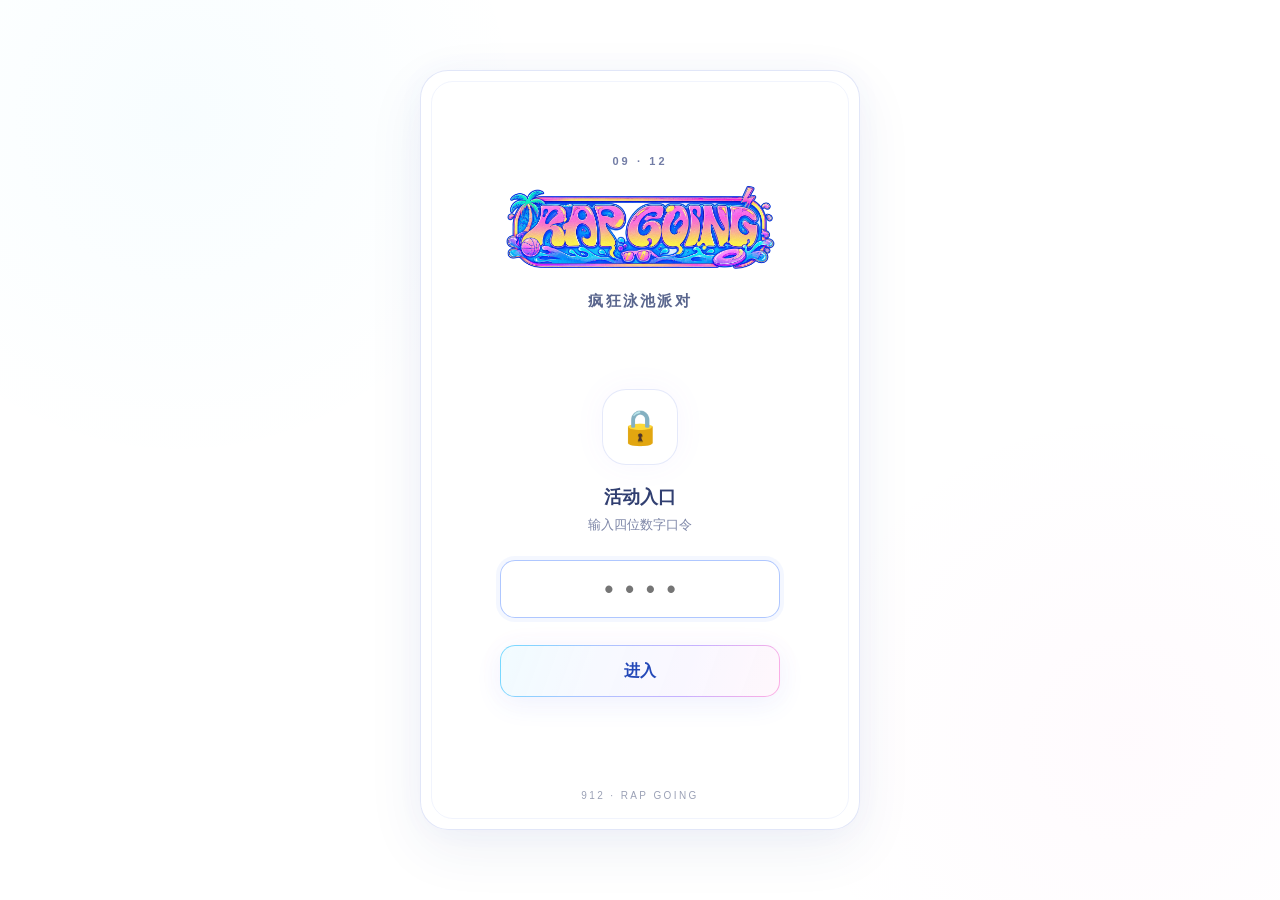
==== commit b28e9cde: "111" ====
--- a/index.html
+++ b/index.html
@@ -12,11 +12,10 @@
   <div class="ambient ambient-b"></div>
 
   <main class="page-shell">
-    <!-- 总入口密码 -->
     <section id="gate-panel" class="hub-panel gate-panel" aria-labelledby="gate-title">
       <header class="hub-header">
         <div class="eyebrow">09 · 12</div>
-        <h1 id="gate-title"><span>RAP</span> GOING</h1>
+        <img id="gate-title" class="hub-logo" src="invitation/assets/logo.webp" alt="RAP GOING" />
         <p>疯狂泳池派对</p>
       </header>
 
@@ -47,11 +46,10 @@
       <footer class="hub-footer">912 · RAP GOING</footer>
     </section>
 
-    <!-- 游戏总入口 -->
     <section id="hub-panel" class="hub-panel is-hidden" aria-labelledby="page-title">
       <header class="hub-header">
         <div class="eyebrow">09 · 12</div>
-        <h1 id="page-title"><span>RAP</span> GOING</h1>
+        <img id="page-title" class="hub-logo" src="invitation/assets/logo.webp" alt="RAP GOING" />
         <p>疯狂泳池派对</p>
       </header>
 
@@ -65,11 +63,11 @@
           <div class="game-arrow" aria-hidden="true">→</div>
         </a>
 
-        <a class="game-card" href="childhood/">
+        <a class="game-card" href="remember-me/">
           <div class="game-icon" aria-hidden="true">📷</div>
           <div class="game-copy">
-            <strong>童年回忆</strong>
-            <span>CHILDHOOD MEMORY</span>
+            <strong>Remember me</strong>
+            <span>CHILDHOOD ARCHIVE</span>
           </div>
           <div class="game-arrow" aria-hidden="true">→</div>
         </a>
--- a/styles.css
+++ b/styles.css
@@ -7,321 +7,46 @@
   --violet: #8a5cff;
   --pink: #ff72cf;
 }
-
 * { box-sizing: border-box; }
-
-html, body {
-  min-height: 100%;
-  background: #fff;
-}
-
+html, body { min-height: 100%; background: #fff; }
 body {
-  margin: 0;
-  min-height: 100vh;
-  color: var(--ink);
-  background:
-    radial-gradient(circle at 14% 13%, rgba(41,199,255,.035), transparent 26%),
-    radial-gradient(circle at 88% 82%, rgba(255,114,207,.03), transparent 25%),
-    #fff;
-  font-family: Inter, ui-sans-serif, -apple-system, BlinkMacSystemFont, "Segoe UI",
-    "PingFang SC", "Hiragino Sans GB", "Microsoft YaHei", Arial, sans-serif;
+  margin: 0; min-height: 100vh; color: var(--ink);
+  background: radial-gradient(circle at 14% 13%, rgba(41,199,255,.035), transparent 26%), radial-gradient(circle at 88% 82%, rgba(255,114,207,.03), transparent 25%), #fff;
+  font-family: Inter, ui-sans-serif, -apple-system, BlinkMacSystemFont, "Segoe UI", "PingFang SC", "Hiragino Sans GB", "Microsoft YaHei", Arial, sans-serif;
   -webkit-font-smoothing: antialiased;
 }
-
 button, input { font: inherit; color: inherit; }
-
-.ambient {
-  position: fixed;
-  z-index: -1;
-  pointer-events: none;
-  border-radius: 999px;
-  filter: blur(82px);
-  opacity: .12;
-}
-.ambient-a {
-  width: 300px; height: 300px;
-  left: -145px; top: 10%;
-  background: rgba(41,199,255,.26);
-}
-.ambient-b {
-  width: 340px; height: 340px;
-  right: -170px; bottom: 3%;
-  background: rgba(255,114,207,.20);
-}
-
-.page-shell {
-  min-height: 100dvh;
-  display: grid;
-  place-items: center;
-  padding: 20px;
-}
-
-.hub-panel {
-  position: relative;
-  width: min(100%, 440px);
-  min-height: min(760px, calc(100dvh - 40px));
-  display: flex;
-  flex-direction: column;
-  padding: 48px 28px 28px;
-  overflow: hidden;
-  border: 1px solid var(--line);
-  border-radius: 28px;
-  background: rgba(255,255,255,.95);
-  box-shadow:
-    0 18px 55px rgba(37,58,126,.08),
-    0 0 28px rgba(80,120,255,.035);
-}
-
-.hub-panel::before {
-  content: "";
-  position: absolute;
-  inset: 10px;
-  pointer-events: none;
-  border: 1px solid rgba(63,95,224,.07);
-  border-radius: 22px;
-}
-
-.hub-header {
-  position: relative;
-  z-index: 1;
-  text-align: center;
-  padding-top: 44px;
-}
-
-.eyebrow {
-  margin-bottom: 10px;
-  color: #737da6;
-  font-size: 11px;
-  font-weight: 750;
-  letter-spacing: .28em;
-}
-
-.hub-header h1 {
-  margin: 0;
-  font-size: clamp(45px, 12vw, 65px);
-  font-weight: 950;
-  letter-spacing: -.065em;
-  line-height: .95;
-}
-
-.hub-header h1 span {
-  background: linear-gradient(110deg, #2d6dff, #835cf3 58%, #ff72cf);
-  -webkit-background-clip: text;
-  background-clip: text;
-  color: transparent;
-}
-
-.hub-header p {
-  margin: 14px 0 0;
-  color: #59658d;
-  font-size: 15px;
-  font-weight: 650;
-  letter-spacing: .15em;
-}
-
-.game-list {
-  position: relative;
-  z-index: 1;
-  flex: 1;
-  display: flex;
-  flex-direction: column;
-  justify-content: center;
-  gap: 12px;
-  padding: 46px 0;
-}
-
-.game-card {
-  width: 100%;
-  min-height: 88px;
-  display: grid;
-  grid-template-columns: 58px 1fr 32px;
-  gap: 14px;
-  align-items: center;
-  padding: 12px 18px;
-  text-decoration: none;
-  text-align: left;
-  border: 1px solid transparent;
-  border-radius: 18px;
-  background:
-    linear-gradient(rgba(255,255,255,.86), rgba(255,255,255,.86)) padding-box,
-    linear-gradient(110deg, rgba(41,199,255,.34), rgba(45,109,255,.22), rgba(138,92,255,.24), rgba(255,114,207,.32)) border-box;
-  box-shadow:
-    0 9px 26px rgba(45,70,150,.045),
-    0 0 24px rgba(138,92,255,.025);
-  transition: transform .16s ease, box-shadow .16s ease;
-}
-
-.game-card:hover {
-  transform: translateY(-2px);
-  box-shadow:
-    0 12px 32px rgba(45,70,150,.075),
-    0 0 28px rgba(255,114,207,.045);
-}
-
-.game-icon {
-  width: 52px;
-  height: 52px;
-  display: grid;
-  place-items: center;
-  border: 1px solid rgba(56,89,209,.10);
-  border-radius: 16px;
-  background: rgba(255,255,255,.65);
-  font-size: 28px;
-}
-
-.game-copy {
-  min-width: 0;
-  display: flex;
-  flex-direction: column;
-  gap: 5px;
-}
-
-.game-copy strong {
-  color: #283768;
-  font-size: 17px;
-  font-weight: 780;
-}
-
-.game-copy span {
-  color: #8991ae;
-  font-size: 10px;
-  letter-spacing: .13em;
-}
-
-.game-arrow {
-  color: #7884ad;
-  font-size: 20px;
-  text-align: right;
-}
-
-.hub-footer {
-  position: relative;
-  z-index: 1;
-  color: #9ba1b6;
-  text-align: center;
-  font-size: 10px;
-  letter-spacing: .24em;
-}
-
-/* root password */
-.gate-panel {
-  justify-content: space-between;
-}
-
-.gate-content {
-  position: relative;
-  z-index: 1;
-  flex: 1;
-  display: flex;
-  flex-direction: column;
-  align-items: center;
-  justify-content: center;
-  padding: 30px 0 45px;
-}
-
-.lock-icon {
-  width: 76px;
-  height: 76px;
-  display: grid;
-  place-items: center;
-  margin-bottom: 20px;
-  border: 1px solid rgba(55,88,212,.13);
-  border-radius: 24px;
-  background: rgba(255,255,255,.72);
-  box-shadow: 0 0 32px rgba(138,92,255,.05);
-  font-size: 34px;
-}
-
-.gate-copy {
-  display: flex;
-  flex-direction: column;
-  gap: 7px;
-  margin-bottom: 26px;
-  text-align: center;
-}
-
-.gate-copy strong {
-  font-size: 18px;
-  color: #313f71;
-}
-
-.gate-copy span {
-  color: #7d86a7;
-  font-size: 13px;
-}
-
-.gate-form {
-  width: min(100%, 280px);
-  display: flex;
-  flex-direction: column;
-  align-items: stretch;
-}
-
-.pin-input {
-  width: 100%;
-  height: 58px;
-  border: 1px solid rgba(59,89,205,.17);
-  border-radius: 15px;
-  outline: none;
-  background: rgba(255,255,255,.92);
-  color: #2a3d7a;
-  text-align: center;
-  font-size: 25px;
-  font-weight: 780;
-  letter-spacing: .48em;
-  text-indent: .48em;
-  box-shadow: inset 0 0 0 1px rgba(255,255,255,.7);
-}
-
-.pin-input:focus {
-  border-color: rgba(45,109,255,.38);
-  box-shadow: 0 0 0 4px rgba(45,109,255,.05);
-}
-
-.error-text {
-  min-height: 27px;
-  padding-top: 8px;
-  color: #d34c69;
-  text-align: center;
-  font-size: 12px;
-}
-
-.glow-button {
-  min-height: 52px;
-  border: 1px solid transparent;
-  border-radius: 15px;
-  background:
-    linear-gradient(rgba(255,255,255,.90), rgba(255,255,255,.90)) padding-box,
-    linear-gradient(110deg, rgba(41,199,255,.65), rgba(45,109,255,.40), rgba(138,92,255,.48), rgba(255,114,207,.58)) border-box;
-  color: #2348b8;
-  font-weight: 750;
-  box-shadow:
-    0 8px 28px rgba(45,109,255,.07),
-    0 0 28px rgba(255,114,207,.04);
-  cursor: pointer;
-}
-
+.ambient { position: fixed; z-index: -1; pointer-events: none; border-radius: 999px; filter: blur(82px); opacity: .12; }
+.ambient-a { width: 300px; height: 300px; left: -145px; top: 10%; background: rgba(41,199,255,.26); }
+.ambient-b { width: 340px; height: 340px; right: -170px; bottom: 3%; background: rgba(255,114,207,.20); }
+.page-shell { min-height: 100dvh; display: grid; place-items: center; padding: 20px; }
+.hub-panel { position: relative; width: min(100%, 440px); min-height: min(760px, calc(100dvh - 40px)); display: flex; flex-direction: column; padding: 48px 28px 28px; overflow: hidden; border: 1px solid var(--line); border-radius: 28px; background: rgba(255,255,255,.95); box-shadow: 0 18px 55px rgba(37,58,126,.08), 0 0 28px rgba(80,120,255,.035); }
+.hub-panel::before { content: ""; position: absolute; inset: 10px; pointer-events: none; border: 1px solid rgba(63,95,224,.07); border-radius: 22px; }
+.hub-header { position: relative; z-index: 1; text-align: center; padding-top: 36px; }
+.eyebrow { margin-bottom: 12px; color: #737da6; font-size: 11px; font-weight: 750; letter-spacing: .28em; }
+.hub-logo { display:block; width:min(270px, 78%); max-height:110px; object-fit:contain; margin:0 auto; }
+.hub-header p { margin: 12px 0 0; color: #59658d; font-size: 15px; font-weight: 650; letter-spacing: .15em; }
+.game-list { position: relative; z-index: 1; flex: 1; display: flex; flex-direction: column; justify-content: center; gap: 12px; padding: 42px 0; }
+.game-card { width: 100%; min-height: 88px; display: grid; grid-template-columns: 58px 1fr 32px; gap: 14px; align-items: center; padding: 12px 18px; text-decoration: none; text-align: left; border: 1px solid transparent; border-radius: 18px; background: linear-gradient(rgba(255,255,255,.86), rgba(255,255,255,.86)) padding-box, linear-gradient(110deg, rgba(41,199,255,.34), rgba(45,109,255,.22), rgba(138,92,255,.24), rgba(255,114,207,.32)) border-box; box-shadow: 0 9px 26px rgba(45,70,150,.045), 0 0 24px rgba(138,92,255,.025); transition: transform .16s ease, box-shadow .16s ease; }
+.game-card:hover { transform: translateY(-2px); box-shadow: 0 12px 32px rgba(45,70,150,.075), 0 0 28px rgba(255,114,207,.045); }
+.game-icon { width: 52px; height: 52px; display: grid; place-items: center; border: 1px solid rgba(56,89,209,.10); border-radius: 16px; background: rgba(255,255,255,.65); font-size: 28px; }
+.game-copy { min-width: 0; display: flex; flex-direction: column; gap: 5px; }
+.game-copy strong { color: #283768; font-size: 17px; font-weight: 780; }
+.game-copy span { color: #8991ae; font-size: 10px; letter-spacing: .13em; }
+.game-arrow { color: #7884ad; font-size: 20px; text-align: right; }
+.hub-footer { position: relative; z-index: 1; color: #9ba1b6; text-align: center; font-size: 10px; letter-spacing: .24em; }
+.gate-panel { justify-content: space-between; }
+.gate-content { position: relative; z-index: 1; flex: 1; display: flex; flex-direction: column; align-items: center; justify-content: center; padding: 30px 0 45px; }
+.lock-icon { width: 76px; height: 76px; display: grid; place-items: center; margin-bottom: 20px; border: 1px solid rgba(55,88,212,.13); border-radius: 24px; background: rgba(255,255,255,.72); box-shadow: 0 0 32px rgba(138,92,255,.05); font-size: 34px; }
+.gate-copy { display: flex; flex-direction: column; gap: 7px; margin-bottom: 26px; text-align: center; }
+.gate-copy strong { font-size: 18px; color: #313f71; }
+.gate-copy span { color: #7d86a7; font-size: 13px; }
+.gate-form { width: min(100%, 280px); display: flex; flex-direction: column; align-items: stretch; }
+.pin-input { width: 100%; height: 58px; border: 1px solid rgba(59,89,205,.17); border-radius: 15px; outline: none; background: rgba(255,255,255,.92); color: #2a3d7a; text-align: center; font-size: 25px; font-weight: 780; letter-spacing: .48em; text-indent: .48em; box-shadow: inset 0 0 0 1px rgba(255,255,255,.7); }
+.pin-input:focus { border-color: rgba(45,109,255,.38); box-shadow: 0 0 0 4px rgba(45,109,255,.05); }
+.error-text { min-height: 27px; padding-top: 8px; color: #d34c69; text-align: center; font-size: 12px; }
+.glow-button { min-height: 52px; border: 1px solid transparent; border-radius: 15px; background: linear-gradient(rgba(255,255,255,.90), rgba(255,255,255,.90)) padding-box, linear-gradient(110deg, rgba(41,199,255,.65), rgba(45,109,255,.40), rgba(138,92,255,.48), rgba(255,114,207,.58)) border-box; color: #2348b8; font-weight: 750; box-shadow: 0 8px 28px rgba(45,109,255,.07), 0 0 28px rgba(255,114,207,.04); cursor: pointer; }
 .is-hidden { display: none !important; }
-
 .shake { animation: shake .28s ease; }
-@keyframes shake {
-  25% { transform: translateX(-4px); }
-  50% { transform: translateX(4px); }
-  75% { transform: translateX(-2px); }
-}
-
-@media (max-width: 720px) {
-  .page-shell { padding: 0; }
-
-  .hub-panel {
-    width: 100%;
-    min-height: 100dvh;
-    border: 0;
-    border-radius: 0;
-    box-shadow: none;
-    padding: 34px 22px 24px;
-  }
-
-  .hub-header { padding-top: 54px; }
-  .game-list { padding: 40px 0; }
-}
+@keyframes shake { 25% { transform: translateX(-4px); } 50% { transform: translateX(4px); } 75% { transform: translateX(-2px); } }
+@media (max-width: 720px) { .page-shell { padding: 0; } .hub-panel { width: 100%; min-height: 100dvh; border: 0; border-radius: 0; box-shadow: none; padding: 34px 22px 24px; } .hub-header { padding-top: 44px; } .hub-logo{width:min(250px,82%)} .game-list { padding: 36px 0; } }
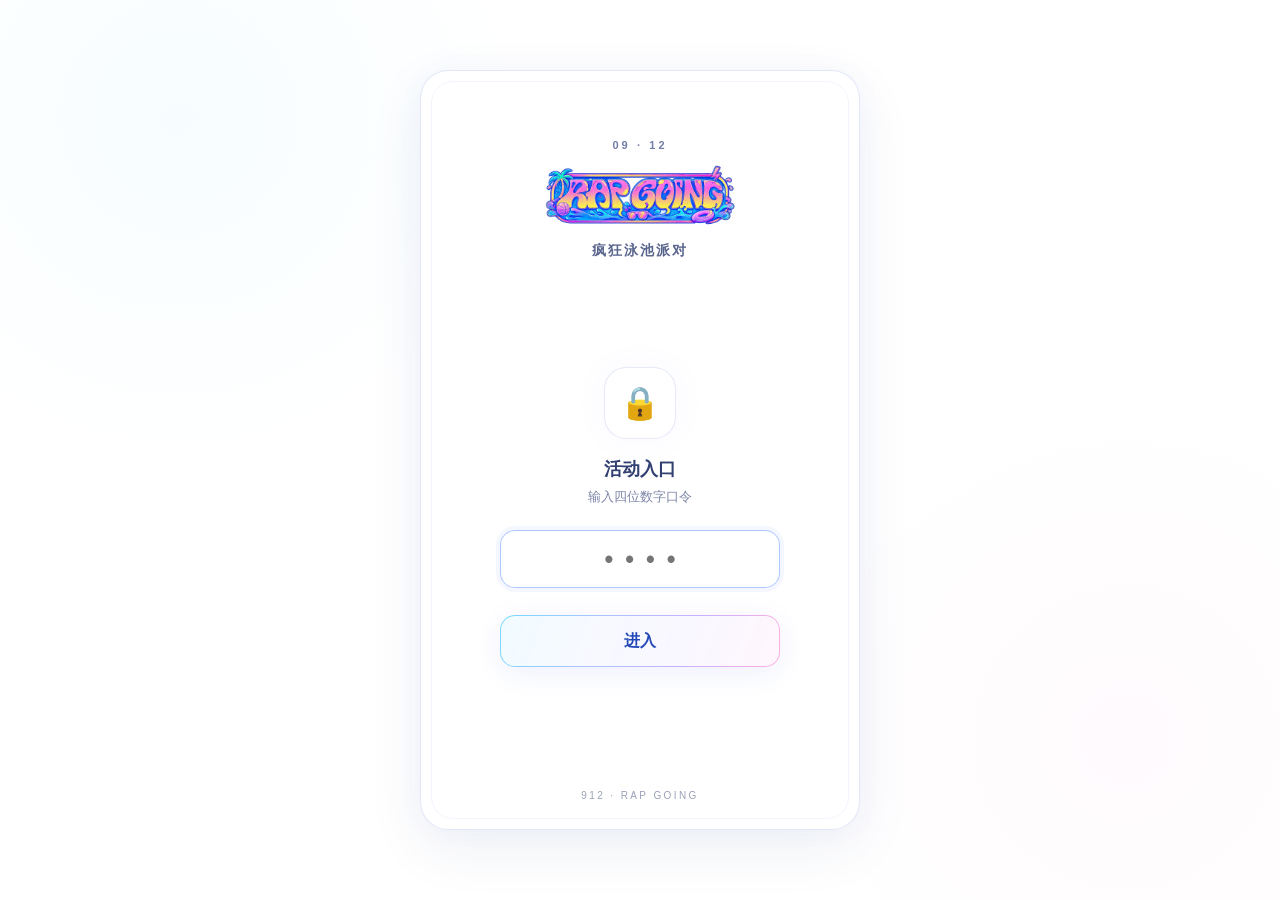
==== commit 09907922: "update" ====
--- a/index.html
+++ b/index.html
@@ -12,6 +12,7 @@
   <div class="ambient ambient-b"></div>
 
   <main class="page-shell">
+    <!-- 总入口密码 -->
     <section id="gate-panel" class="hub-panel gate-panel" aria-labelledby="gate-title">
       <header class="hub-header">
         <div class="eyebrow">09 · 12</div>
@@ -25,27 +26,17 @@
           <strong>活动入口</strong>
           <span>输入四位数字口令</span>
         </div>
-
         <form id="gate-form" class="gate-form">
-          <input
-            id="gate-input"
-            class="pin-input"
-            type="password"
-            inputmode="numeric"
-            pattern="[0-9]*"
-            maxlength="4"
-            autocomplete="off"
-            aria-label="四位数字口令"
-            placeholder="••••"
-          />
+          <input id="gate-input" class="pin-input" type="password" inputmode="numeric" pattern="[0-9]*"
+                 maxlength="4" autocomplete="off" aria-label="四位数字口令" placeholder="••••" />
           <div id="gate-error" class="error-text" role="alert"></div>
           <button class="glow-button" type="submit">进入</button>
         </form>
       </div>
-
       <footer class="hub-footer">912 · RAP GOING</footer>
     </section>
 
+    <!-- 游戏总入口 -->
     <section id="hub-panel" class="hub-panel is-hidden" aria-labelledby="page-title">
       <header class="hub-header">
         <div class="eyebrow">09 · 12</div>
@@ -81,11 +72,9 @@
           <div class="game-arrow" aria-hidden="true">→</div>
         </a>
       </div>
-
       <footer class="hub-footer">912 · RAP GOING</footer>
     </section>
   </main>
-
   <script src="app.js"></script>
 </body>
 </html>
--- a/styles.css
+++ b/styles.css
@@ -1,3 +1,4 @@
+
 :root {
   --ink: #17214f;
   --ink-soft: #667096;
@@ -20,25 +21,26 @@
 .ambient-a { width: 300px; height: 300px; left: -145px; top: 10%; background: rgba(41,199,255,.26); }
 .ambient-b { width: 340px; height: 340px; right: -170px; bottom: 3%; background: rgba(255,114,207,.20); }
 .page-shell { min-height: 100dvh; display: grid; place-items: center; padding: 20px; }
-.hub-panel { position: relative; width: min(100%, 440px); min-height: min(760px, calc(100dvh - 40px)); display: flex; flex-direction: column; padding: 48px 28px 28px; overflow: hidden; border: 1px solid var(--line); border-radius: 28px; background: rgba(255,255,255,.95); box-shadow: 0 18px 55px rgba(37,58,126,.08), 0 0 28px rgba(80,120,255,.035); }
+.hub-panel { position: relative; width: min(100%, 440px); min-height: min(760px, calc(100dvh - 40px)); display: flex; flex-direction: column; padding: 42px 28px 28px; overflow: hidden; border: 1px solid var(--line); border-radius: 28px; background: rgba(255,255,255,.95); box-shadow: 0 18px 55px rgba(37,58,126,.08), 0 0 28px rgba(80,120,255,.035); }
 .hub-panel::before { content: ""; position: absolute; inset: 10px; pointer-events: none; border: 1px solid rgba(63,95,224,.07); border-radius: 22px; }
-.hub-header { position: relative; z-index: 1; text-align: center; padding-top: 36px; }
-.eyebrow { margin-bottom: 12px; color: #737da6; font-size: 11px; font-weight: 750; letter-spacing: .28em; }
-.hub-logo { display:block; width:min(270px, 78%); max-height:110px; object-fit:contain; margin:0 auto; }
-.hub-header p { margin: 12px 0 0; color: #59658d; font-size: 15px; font-weight: 650; letter-spacing: .15em; }
-.game-list { position: relative; z-index: 1; flex: 1; display: flex; flex-direction: column; justify-content: center; gap: 12px; padding: 42px 0; }
-.game-card { width: 100%; min-height: 88px; display: grid; grid-template-columns: 58px 1fr 32px; gap: 14px; align-items: center; padding: 12px 18px; text-decoration: none; text-align: left; border: 1px solid transparent; border-radius: 18px; background: linear-gradient(rgba(255,255,255,.86), rgba(255,255,255,.86)) padding-box, linear-gradient(110deg, rgba(41,199,255,.34), rgba(45,109,255,.22), rgba(138,92,255,.24), rgba(255,114,207,.32)) border-box; box-shadow: 0 9px 26px rgba(45,70,150,.045), 0 0 24px rgba(138,92,255,.025); transition: transform .16s ease, box-shadow .16s ease; }
+.hub-header { position: relative; z-index: 1; text-align: center; padding-top: 26px; }
+.eyebrow { margin-bottom: 10px; color: #737da6; font-size: 11px; font-weight: 750; letter-spacing: .28em; }
+/* 统一收小总入口 Logo，避免原图透明边距/高宽比导致溢出 */
+.hub-logo { display:block; width:min(190px, 58%); height:auto; max-height:74px; object-fit:contain; margin:0 auto; }
+.hub-header p { margin: 10px 0 0; color: #59658d; font-size: 14px; font-weight: 650; letter-spacing: .14em; }
+.game-list { position: relative; z-index: 1; flex: 1; display: flex; flex-direction: column; justify-content: center; gap: 12px; padding: 34px 0; }
+.game-card { width: 100%; min-height: 82px; display: grid; grid-template-columns: 54px 1fr 28px; gap: 13px; align-items: center; padding: 11px 17px; text-decoration: none; text-align: left; border: 1px solid transparent; border-radius: 18px; background: linear-gradient(rgba(255,255,255,.86), rgba(255,255,255,.86)) padding-box, linear-gradient(110deg, rgba(41,199,255,.34), rgba(45,109,255,.22), rgba(138,92,255,.24), rgba(255,114,207,.32)) border-box; box-shadow: 0 9px 26px rgba(45,70,150,.045), 0 0 24px rgba(138,92,255,.025); transition: transform .16s ease, box-shadow .16s ease; }
 .game-card:hover { transform: translateY(-2px); box-shadow: 0 12px 32px rgba(45,70,150,.075), 0 0 28px rgba(255,114,207,.045); }
-.game-icon { width: 52px; height: 52px; display: grid; place-items: center; border: 1px solid rgba(56,89,209,.10); border-radius: 16px; background: rgba(255,255,255,.65); font-size: 28px; }
+.game-icon { width: 48px; height: 48px; display: grid; place-items: center; border: 1px solid rgba(56,89,209,.10); border-radius: 15px; background: rgba(255,255,255,.65); font-size: 25px; }
 .game-copy { min-width: 0; display: flex; flex-direction: column; gap: 5px; }
 .game-copy strong { color: #283768; font-size: 17px; font-weight: 780; }
 .game-copy span { color: #8991ae; font-size: 10px; letter-spacing: .13em; }
 .game-arrow { color: #7884ad; font-size: 20px; text-align: right; }
 .hub-footer { position: relative; z-index: 1; color: #9ba1b6; text-align: center; font-size: 10px; letter-spacing: .24em; }
 .gate-panel { justify-content: space-between; }
-.gate-content { position: relative; z-index: 1; flex: 1; display: flex; flex-direction: column; align-items: center; justify-content: center; padding: 30px 0 45px; }
-.lock-icon { width: 76px; height: 76px; display: grid; place-items: center; margin-bottom: 20px; border: 1px solid rgba(55,88,212,.13); border-radius: 24px; background: rgba(255,255,255,.72); box-shadow: 0 0 32px rgba(138,92,255,.05); font-size: 34px; }
-.gate-copy { display: flex; flex-direction: column; gap: 7px; margin-bottom: 26px; text-align: center; }
+.gate-content { position: relative; z-index: 1; flex: 1; display: flex; flex-direction: column; align-items: center; justify-content: center; padding: 22px 0 38px; }
+.lock-icon { width: 72px; height: 72px; display: grid; place-items: center; margin-bottom: 18px; border: 1px solid rgba(55,88,212,.13); border-radius: 22px; background: rgba(255,255,255,.72); box-shadow: 0 0 32px rgba(138,92,255,.05); font-size: 32px; }
+.gate-copy { display: flex; flex-direction: column; gap: 7px; margin-bottom: 24px; text-align: center; }
 .gate-copy strong { font-size: 18px; color: #313f71; }
 .gate-copy span { color: #7d86a7; font-size: 13px; }
 .gate-form { width: min(100%, 280px); display: flex; flex-direction: column; align-items: stretch; }
@@ -49,4 +51,10 @@
 .is-hidden { display: none !important; }
 .shake { animation: shake .28s ease; }
 @keyframes shake { 25% { transform: translateX(-4px); } 50% { transform: translateX(4px); } 75% { transform: translateX(-2px); } }
-@media (max-width: 720px) { .page-shell { padding: 0; } .hub-panel { width: 100%; min-height: 100dvh; border: 0; border-radius: 0; box-shadow: none; padding: 34px 22px 24px; } .hub-header { padding-top: 44px; } .hub-logo{width:min(250px,82%)} .game-list { padding: 36px 0; } }
+@media (max-width: 720px) {
+  .page-shell { padding: 0; }
+  .hub-panel { width: 100%; min-height: 100dvh; border: 0; border-radius: 0; box-shadow: none; padding: 28px 22px 22px; }
+  .hub-header { padding-top: 34px; }
+  .hub-logo { width:min(170px, 56%); max-height:66px; }
+  .game-list { padding: 30px 0; }
+}
